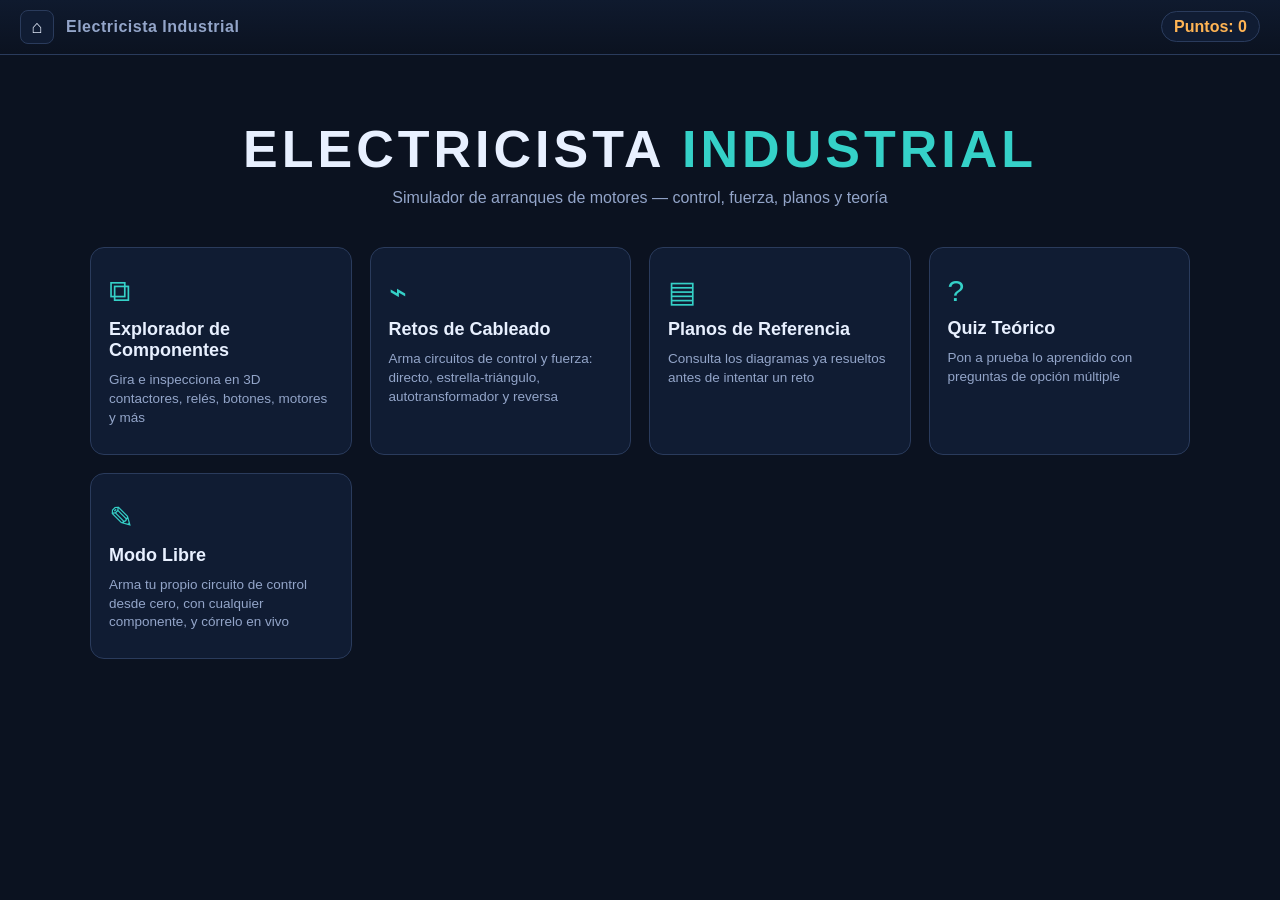
==== electricista-industrial/index.html @ 8174c8c9 "Flash wrong terminals for a second on check, and always allow the guided demo - Incorrect terminals " ====
<!DOCTYPE html>
<html lang="es">
<head>
<meta charset="UTF-8">
<meta name="viewport" content="width=device-width, initial-scale=1.0">
<title>Electricista Industrial — Simulador de Arranques</title>
<link rel="stylesheet" href="style.css">
</head>
<body>

<header id="topbar">
  <div id="topbar-left">
    <button id="btn-home" class="icon-btn" title="Menú principal">⌂</button>
    <span id="crumb">Electricista Industrial</span>
  </div>
  <div id="topbar-right">
    <span id="score-badge">Puntos: 0</span>
  </div>
</header>

<main id="app"></main>

<template id="tpl-menu">
  <section class="screen menu-screen">
    <h1 class="brand">ELECTRICISTA <span>INDUSTRIAL</span></h1>
    <p class="brand-sub">Simulador de arranques de motores — control, fuerza, planos y teoría</p>
    <div class="menu-grid">
      <button class="menu-card" data-nav="explorer">
        <span class="menu-icon">⧉</span>
        <span class="menu-title">Explorador de Componentes</span>
        <span class="menu-desc">Gira e inspecciona en 3D contactores, relés, botones, motores y más</span>
      </button>
      <button class="menu-card" data-nav="challenges">
        <span class="menu-icon">⌁</span>
        <span class="menu-title">Retos de Cableado</span>
        <span class="menu-desc">Arma circuitos de control y fuerza: directo, estrella-triángulo, autotransformador y reversa</span>
      </button>
      <button class="menu-card" data-nav="planos">
        <span class="menu-icon">▤</span>
        <span class="menu-title">Planos de Referencia</span>
        <span class="menu-desc">Consulta los diagramas ya resueltos antes de intentar un reto</span>
      </button>
      <button class="menu-card" data-nav="quiz">
        <span class="menu-icon">?</span>
        <span class="menu-title">Quiz Teórico</span>
        <span class="menu-desc">Pon a prueba lo aprendido con preguntas de opción múltiple</span>
      </button>
      <button class="menu-card" data-nav="free">
        <span class="menu-icon">✎</span>
        <span class="menu-title">Modo Libre</span>
        <span class="menu-desc">Arma tu propio circuito de control desde cero, con cualquier componente, y córrelo en vivo</span>
      </button>
    </div>
  </section>
</template>

<template id="tpl-explorer">
  <section class="screen explorer-screen">
    <h2 class="screen-title">Explorador de Componentes</h2>
    <p class="screen-sub">Arrastra sobre la tarjeta para girar el componente. Haz clic en la lista para cambiar de pieza.</p>
    <div class="explorer-layout">
      <div class="explorer-list" id="explorer-list"></div>
      <div class="explorer-stage">
        <div class="stage3d" id="stage3d">
          <div class="cube" id="cube3d"></div>
        </div>
        <div class="explorer-info" id="explorer-info"></div>
      </div>
    </div>
  </section>
</template>

<template id="tpl-challenges">
  <section class="screen challenges-screen">
    <h2 class="screen-title">Retos de Cableado</h2>
    <p class="screen-sub">Elige un método de arranque y practica su circuito de control o de fuerza.</p>
    <div class="challenge-groups" id="challenge-groups"></div>
  </section>
</template>

<template id="tpl-wiring">
  <section class="screen wiring-screen">
    <div class="wiring-header">
      <h2 class="screen-title" id="wiring-title"></h2>
      <p class="screen-sub" id="wiring-brief"></p>
    </div>
    <div class="wiring-layout">
      <div class="wiring-canvas-wrap">
        <svg id="wiring-svg" class="wiring-svg"></svg>
      </div>
      <div class="wiring-side">
        <div class="wiring-status" id="wiring-status">Conecta las terminales haciendo clic en una y luego en otra.</div>
        <div class="wiring-actions">
          <button id="btn-check" class="btn btn-primary">Verificar cableado</button>
          <button id="btn-undo" class="btn">↺ Deshacer cable</button>
          <button id="btn-hint" class="btn">Pista</button>
          <button id="btn-clear" class="btn btn-danger">Borrar todo</button>
        </div>
        <button id="btn-simulate" class="btn btn-accent">▶ Ver demostración guiada</button>
        <div id="panel3d-section" class="panel3d-section hidden">
          <h3 class="panel3d-title">Panel de Operación 3D <span>— arrastra para rotarlo</span></h3>
          <div class="panel3d-stage" id="panel3d-stage">
            <div class="panel3d-box" id="panel3d-box"></div>
          </div>
        </div>
        <div class="wiring-log" id="wiring-log"></div>
      </div>
    </div>
  </section>
</template>

<template id="tpl-wiring-combined">
  <section class="screen wiring-screen">
    <div class="wiring-header">
      <h2 class="screen-title" id="wiringc-title"></h2>
      <p class="screen-sub" id="wiringc-brief"></p>
    </div>
    <div class="wiring-layout">
      <div class="wiring-dual">
        <div class="wiring-pane">
          <h3 class="pane-title">Circuito de Control</h3>
          <div class="wiring-canvas-wrap">
            <svg id="wiringc-svg-c" class="wiring-svg"></svg>
          </div>
          <div class="pane-status" id="wiringc-status-c">Conecta las terminales de control.</div>
          <div class="pane-actions">
            <button id="btnc-check-c" class="btn btn-primary">Verificar control</button>
            <button id="btnc-undo-c" class="btn">↺ Deshacer</button>
            <button id="btnc-clear-c" class="btn btn-danger">Borrar</button>
          </div>
        </div>
        <div class="wiring-pane">
          <h3 class="pane-title">Circuito de Fuerza</h3>
          <div class="wiring-canvas-wrap">
            <svg id="wiringc-svg-p" class="wiring-svg"></svg>
          </div>
          <div class="pane-status" id="wiringc-status-p">Conecta las terminales de fuerza.</div>
          <div class="pane-actions">
            <button id="btnc-check-p" class="btn btn-primary">Verificar fuerza</button>
            <button id="btnc-undo-p" class="btn">↺ Deshacer</button>
            <button id="btnc-clear-p" class="btn btn-danger">Borrar</button>
          </div>
        </div>
      </div>
      <div class="wiring-side">
        <div class="wiring-status" id="wiringc-status">Cablea control y fuerza — se relacionan por las mismas referencias (K1, F2...).</div>
        <div class="wiring-actions">
          <button id="btnc-hint" class="btn">Pista</button>
        </div>
        <button id="btnc-simulate" class="btn btn-accent">▶ Ver demostración guiada</button>
        <div id="panel3d-section" class="panel3d-section hidden">
          <h3 class="panel3d-title">Panel de Operación 3D <span>— arrastra para rotarlo</span></h3>
          <div class="panel3d-stage" id="panel3d-stage">
            <div class="panel3d-box" id="panel3d-box"></div>
          </div>
        </div>
        <div class="wiring-log" id="wiringc-log"></div>
      </div>
    </div>
  </section>
</template>

<template id="tpl-planos">
  <section class="screen planos-screen">
    <h2 class="screen-title">Planos de Referencia</h2>
    <p class="screen-sub">Diagramas ya resueltos — consúltalos antes o después de intentar un reto.</p>
    <div class="planos-list" id="planos-list"></div>
    <div class="wiring-canvas-wrap">
      <svg id="planos-svg" class="wiring-svg"></svg>
    </div>
  </section>
</template>

<template id="tpl-quiz">
  <section class="screen quiz-screen">
    <h2 class="screen-title">Quiz Teórico</h2>
    <div id="quiz-body"></div>
  </section>
</template>

<template id="tpl-free">
  <section class="screen free-screen">
    <h2 class="screen-title">Modo Libre</h2>
    <p class="screen-sub">Arma tu propio circuito de control: elige una pieza de la paleta, haz clic en el lienzo para colocarla, y conecta terminales como en los retos. El riel L (arriba) y N (abajo) ya están puestos.</p>
    <div class="wiring-layout">
      <div class="wiring-canvas-wrap">
        <svg id="free-svg" class="wiring-svg free-svg"></svg>
      </div>
      <div class="wiring-side">
        <div class="free-palette" id="free-palette"></div>
        <div class="wiring-status" id="free-status">Elige una pieza y haz clic en el lienzo para colocarla.</div>
        <div class="free-inspector" id="free-inspector"></div>
        <div class="wiring-actions">
          <button id="free-undo-wire" class="btn">↺ Deshacer cable</button>
          <button id="free-delete" class="btn btn-danger">✕ Eliminar seleccionado</button>
          <button id="free-clear" class="btn btn-danger">Borrar todo</button>
        </div>
      </div>
    </div>
  </section>
</template>

<script src="engine.js"></script>
<script src="data.js"></script>
<script src="app.js"></script>
</body>
</html>
---- electricista-industrial/style.css ----
* { margin: 0; padding: 0; box-sizing: border-box; }

:root {
  --bg: #0b1220;
  --bg2: #0f1a2e;
  --panel: #101c33;
  --line: #2a3b5c;
  --ink: #e8f0ff;
  --ink-dim: #93a5c9;
  --accent: #35d1c8;
  --accent2: #ffb454;
  --ok: #4ade80;
  --bad: #f87171;
  --warn: #fbbf24;
  font-family: "Segoe UI", Roboto, Arial, sans-serif;
}

html, body { height: 100%; background: var(--bg); color: var(--ink); overflow-x: hidden; }

#topbar {
  position: sticky; top: 0; z-index: 20;
  display: flex; justify-content: space-between; align-items: center;
  padding: 10px 20px; background: linear-gradient(180deg, var(--bg2), var(--bg));
  border-bottom: 1px solid var(--line);
}
#topbar-left { display: flex; align-items: center; gap: 12px; }
.icon-btn {
  width: 34px; height: 34px; border-radius: 8px; border: 1px solid var(--line);
  background: var(--panel); color: var(--ink); font-size: 18px; cursor: pointer;
}
.icon-btn:hover { border-color: var(--accent); color: var(--accent); }
#crumb { font-weight: 600; letter-spacing: 0.5px; color: var(--ink-dim); }
#score-badge {
  font-weight: 700; color: var(--accent2); border: 1px solid var(--line);
  padding: 6px 12px; border-radius: 20px; background: var(--panel);
}

main#app { max-width: 1400px; margin: 0 auto; padding: 24px; }

.screen-title { font-size: 26px; margin-bottom: 6px; }
.screen-sub { color: var(--ink-dim); margin-bottom: 20px; }

/* ---------------- menu ---------------- */

.menu-screen { text-align: center; padding-top: 40px; }
.brand { font-size: clamp(30px, 5vw, 52px); letter-spacing: 4px; }
.brand span { color: var(--accent); }
.brand-sub { color: var(--ink-dim); margin: 10px 0 40px; }

.menu-grid {
  display: grid; grid-template-columns: repeat(auto-fit, minmax(240px, 1fr));
  gap: 18px; max-width: 1100px; margin: 0 auto;
}
.menu-card {
  background: var(--panel); border: 1px solid var(--line); border-radius: 14px;
  padding: 26px 18px; color: var(--ink); cursor: pointer; text-align: left;
  display: flex; flex-direction: column; gap: 10px; transition: transform 0.15s, border-color 0.15s;
}
.menu-card:hover { transform: translateY(-4px); border-color: var(--accent); }
.menu-icon { font-size: 30px; color: var(--accent); }
.menu-title { font-size: 18px; font-weight: 700; }
.menu-desc { color: var(--ink-dim); font-size: 13.5px; line-height: 1.4; }

/* ---------------- explorer 3D ---------------- */

.explorer-layout { display: grid; grid-template-columns: 240px 1fr; gap: 20px; }
.explorer-list { display: flex; flex-direction: column; gap: 6px; max-height: 640px; overflow-y: auto; }
.explorer-item {
  text-align: left; background: var(--panel); border: 1px solid var(--line); color: var(--ink-dim);
  padding: 10px 12px; border-radius: 8px; cursor: pointer; font-size: 13.5px;
}
.explorer-item:hover { color: var(--ink); border-color: var(--accent); }
.explorer-item.active { color: var(--bg); background: var(--accent); border-color: var(--accent); font-weight: 700; }

.explorer-stage { display: flex; flex-direction: column; gap: 18px; align-items: center; }
.stage3d {
  width: 100%; max-width: 480px; height: 320px; perspective: 900px;
  display: flex; align-items: center; justify-content: center; cursor: grab;
  touch-action: none;
}
.stage3d:active { cursor: grabbing; }
.cube {
  width: 180px; height: 130px; position: relative; transform-style: preserve-3d;
  transition: transform 0.05s linear;
}
.face {
  position: absolute; width: 180px; height: 130px; border: 1px solid rgba(53,209,200,0.5);
  background: linear-gradient(160deg, #24314f, #16223a);
  display: flex; align-items: center; justify-content: center; border-radius: 6px;
  box-shadow: inset 0 0 30px rgba(0,0,0,0.4);
}
.face.front { transform: translateZ(65px); }
.face.back { transform: rotateY(180deg) translateZ(65px); }
.face.right { transform: rotateY(90deg) translateZ(90px); width: 180px; }
.face.left { transform: rotateY(-90deg) translateZ(90px); width: 180px; }
.face.top { transform: rotateX(90deg) translateZ(65px); height: 180px; }
.face.bottom { transform: rotateX(-90deg) translateZ(65px); height: 180px; }

.f-body { width: 100%; height: 100%; position: relative; display: flex; flex-direction: column; align-items: center; justify-content: center; gap: 6px; color: var(--ink); }
.f-side { width: 90%; height: 90%; background: repeating-linear-gradient(90deg, rgba(255,255,255,0.04) 0 8px, transparent 8px 16px); border-radius: 4px; }
.f-back { text-align: center; }
.f-back-tag { font-family: monospace; color: var(--accent); font-size: 15px; }
.f-back-name { font-size: 11px; color: var(--ink-dim); margin-top: 4px; }

.f-relay { background: linear-gradient(160deg,#3a4a6b,#222f4a); width: 90%; height: 88%; border-radius: 6px; }
.f-coilblock { display: flex; justify-content: space-between; width: 60%; font-size: 10px; color: var(--accent2); font-family: monospace; }
.f-poles { display: flex; gap: 8px; }
.f-pole { width: 12px; height: 34px; background: #b8c3d9; border-radius: 2px; box-shadow: 0 0 4px rgba(255,255,255,0.4); }
.f-termico .f-dial { width: 30px; height: 30px; border-radius: 50%; border: 3px solid var(--accent2); }
.f-termrow { font-family: monospace; font-size: 9px; color: var(--ink-dim); }

.f-button { background: #1c2740; width: 85%; height: 85%; border-radius: 10px; }
.f-btnhead { width: 46px; height: 46px; border-radius: 50%; box-shadow: 0 4px 10px rgba(0,0,0,0.5); }
.f-btn-green { background: radial-gradient(circle at 35% 30%, #7dffb0, #12b25a); }
.f-btn-red { background: radial-gradient(circle at 35% 30%, #ff9d9d, #c22b2b); }
.f-btnlabel { font-family: monospace; color: var(--ink-dim); margin-top: 4px; }

.f-selector { background: #1c2740; width: 85%; height: 85%; border-radius: 10px; }
.f-knob { width: 40px; height: 40px; background: #cfd8ea; border-radius: 6px; position: relative; }
.f-knob::after { content: ""; position: absolute; top: 4px; left: 18px; width: 4px; height: 16px; background: #333; }
.f-knob-selector { border-radius: 50%; }

.f-vfd { background: #1c2740; width: 85%; height: 85%; border-radius: 10px; display: flex; flex-direction: column; align-items: center; justify-content: center; gap: 8px; }
.f-vfd-screen { background: #06140f; color: #43ff8f; font-family: monospace; font-size: 13px; font-weight: 700; padding: 4px 10px; border-radius: 3px; border: 1px solid #0d1526; }
.f-vfd-bars { display: flex; align-items: flex-end; gap: 3px; height: 20px; }
.f-vfd-bars span { width: 6px; background: #43ff8f; display: block; }
.f-vfd-bars span:nth-child(1) { height: 6px; }
.f-vfd-bars span:nth-child(2) { height: 10px; }
.f-vfd-bars span:nth-child(3) { height: 14px; }
.f-vfd-bars span:nth-child(4) { height: 18px; }
.f-vfd-bars span:nth-child(5) { height: 20px; }
.f-chopper-icon { color: #ffd54f; font-family: monospace; font-weight: 700; font-size: 14px; }
.f-ss-ramp { width: 44px; height: 20px; background: linear-gradient(115deg, transparent 48%, #43ff8f 50%, transparent 52%), #06140f; border-radius: 3px; border: 1px solid #0d1526; }

.f-seta { background: #1c2740; width: 85%; height: 85%; border-radius: 10px; display: flex; align-items: center; justify-content: center; }
.f-seta-ring { width: 60px; height: 60px; border-radius: 50%; background: #ffd54f; display: flex; align-items: center; justify-content: center; }
.f-seta-mushroom { width: 42px; height: 42px; border-radius: 50%; background: radial-gradient(circle at 32% 28%, #ff8a80, #c22b2b 55%, #6b0f0a); }

.f-mcb { background: #1c2233; }
.f-clema { background: #1c2740; width: 85%; height: 85%; border-radius: 10px; display: flex; gap: 6px; align-items: center; justify-content: center; }
.f-clema-block { width: 16px; height: 46px; border-radius: 2px; background: linear-gradient(180deg, #e6c26a, #8a6c1f); }

.f-sensor { background: #1c2740; width: 85%; height: 85%; border-radius: 10px; display: flex; flex-direction: column; align-items: center; justify-content: center; gap: 8px; }
.f-sensor-body { width: 30px; height: 42px; border-radius: 4px; background: linear-gradient(180deg, #aebbdf, #5f6c8f); }
.f-sensor-led { width: 10px; height: 10px; border-radius: 50%; background: #ffb454; box-shadow: 0 0 8px #ffb454; }
.f-sensor-beam { width: 46px; height: 2px; background: #43ff8f; box-shadow: 0 0 6px #43ff8f; }

.f-actuador { background: #1c2740; width: 85%; height: 85%; border-radius: 10px; display: flex; align-items: center; justify-content: center; }
.f-act-piston { width: 16px; height: 56px; border-radius: 3px; background: linear-gradient(180deg, #c7d0e6, #7f93b8); }

.f-cap { width: 12px; height: 22px; border-radius: 3px; background: #2a3350; border: 1px solid #0d1526; position: absolute; margin-top: -70px; margin-left: 40px; }

.f-lamp { background: #1c2740; width: 85%; height: 85%; border-radius: 10px; }
.f-bulb { width: 50px; height: 50px; border-radius: 50%; background: radial-gradient(circle at 35% 30%, #fff2b0, #f2a900); box-shadow: 0 0 24px rgba(255,200,50,0.7); }

.f-timer { background: #1c2740; width: 85%; height: 85%; border-radius: 10px; }
.f-clockface { width: 46px; height: 46px; border-radius: 50%; border: 3px solid var(--accent); position: relative; }
.f-hand { position: absolute; top: 50%; left: 50%; width: 2px; height: 18px; background: var(--accent); transform-origin: top; transform: rotate(35deg); }

.f-breaker { background: #232323; width: 80%; height: 85%; border-radius: 4px; }
.f-lever { width: 20px; height: 46px; background: linear-gradient(180deg,#ff5a5a,#a30d0d); border-radius: 4px; }

.f-transformer { background: #1c2740; width: 85%; height: 85%; border-radius: 8px; display: flex; gap: 6px; align-items: center; justify-content: center; }
.f-coilA, .f-coilB { width: 26px; height: 60px; border-radius: 13px; border: 4px solid var(--accent2); }

.f-autotrans { background: #1c2740; width: 85%; height: 85%; border-radius: 8px; display: flex; gap: 10px; align-items: center; justify-content: center; }
.f-wind { width: 16px; height: 70px; border-radius: 8px; background: repeating-linear-gradient(0deg, var(--accent) 0 4px, transparent 4px 8px); }

.f-motor { background: #1c2740; width: 88%; height: 88%; border-radius: 10px; }
.f-motorbody { width: 70px; height: 70px; border-radius: 50%; background: radial-gradient(circle at 35% 30%, #8fa6d6, #3b4f7a); display: flex; flex-direction: column; align-items: center; justify-content: center; font-weight: 800; }
.f-tilde { font-size: 10px; font-weight: 400; }
.f-tbox { font-family: monospace; font-size: 9px; color: var(--ink-dim); margin-top: 4px; text-align: center; }

.f-fuse { background: #1c2740; width: 85%; height: 85%; border-radius: 10px; }
.f-fusetube { width: 22px; height: 66px; border-radius: 11px; background: linear-gradient(180deg, #e6c26a, #8a6c1f); box-shadow: 0 0 10px rgba(230,190,100,0.4); }

.f-limitswitch { background: #1c2740; width: 85%; height: 85%; border-radius: 10px; }
.f-ls-body { width: 46px; height: 46px; border-radius: 8px; background: linear-gradient(160deg,#8fa3d0,#324467); position: relative; }
.f-ls-lever { position: absolute; top: 6px; left: 22px; width: 26px; height: 4px; background: #cfe3ff; border-radius: 2px; transform: rotate(-35deg); transform-origin: left center; }
.f-ls-roller { position: absolute; top: -2px; left: 40px; width: 12px; height: 12px; border-radius: 50%; background: radial-gradient(circle at 35% 30%, #fff, #8a93a8); }

.f-bocina { background: #1c2740; width: 85%; height: 85%; border-radius: 10px; position: relative; display: flex; align-items: center; justify-content: center; }
.f-horn-bell { width: 0; height: 0; border-top: 16px solid transparent; border-bottom: 16px solid transparent; border-left: 30px solid #6b7690; }
.f-horn-wave { position: absolute; right: 18px; width: 16px; height: 16px; border: 2px solid #ffb454; border-radius: 50%; border-left-color: transparent; border-bottom-color: transparent; opacity: 0.8; }
.f-horn-wave2 { right: 8px; width: 26px; height: 26px; opacity: 0.5; }
.f-poles-small { transform: scale(0.75); }

.explorer-info { max-width: 480px; text-align: center; }
.explorer-info h3 { margin-bottom: 4px; }
.explorer-tag { font-family: monospace; color: var(--accent); margin-bottom: 10px; }
.explorer-info p { color: var(--ink-dim); font-size: 13.5px; line-height: 1.5; }

/* ---------------- challenges ---------------- */

.challenge-group { margin-bottom: 26px; }
.challenge-group h3 { color: var(--accent2); margin-bottom: 10px; }
.level-h {
  display: inline-block; padding: 4px 12px; border-radius: 8px; font-size: 15px;
  border: 1px solid var(--line);
}
.level-h.level-1 { color: #43ff8f; border-color: #1e5c3a; background: rgba(67,255,143,0.08); }
.level-h.level-2 { color: #ffd54f; border-color: #6a5417; background: rgba(255,213,79,0.08); }
.level-h.level-3 { color: #ff6b6b; border-color: #6a2020; background: rgba(255,107,107,0.08); }
.challenge-row { display: flex; flex-wrap: wrap; gap: 12px; }
.challenge-card {
  background: var(--panel); border: 1px solid var(--line); border-radius: 10px; padding: 16px;
  min-width: 220px; text-align: left; color: var(--ink); cursor: pointer;
  display: flex; flex-direction: column; gap: 6px;
}
.challenge-card:hover { border-color: var(--accent); }
.challenge-kind {
  align-self: flex-start; font-size: 11px; font-weight: 700; letter-spacing: 0.5px;
  padding: 2px 8px; border-radius: 10px; background: rgba(53,209,200,0.15); color: var(--accent);
}
.challenge-topic { font-size: 11px; color: var(--ink-dim); text-transform: uppercase; letter-spacing: 0.4px; }
.challenge-name { font-size: 14.5px; font-weight: 600; }

/* ---------------- wiring screen ---------------- */

.wiring-layout { display: grid; grid-template-columns: 1fr 360px; gap: 18px; align-items: start; }
.wiring-canvas-wrap {
  background: #060c18; border: 1px solid var(--line); border-radius: 12px; overflow: hidden;
}
.wiring-svg { width: 100%; height: 620px; display: block; }

.wiring-side { display: flex; flex-direction: column; gap: 12px; position: sticky; top: 76px; }

.wiring-dual { display: flex; flex-direction: column; gap: 18px; }
.wiring-pane { display: flex; flex-direction: column; gap: 8px; }
.pane-title { font-size: 14px; color: var(--accent2); }
.pane-status {
  background: var(--panel); border: 1px solid var(--line); border-radius: 8px; padding: 8px 12px;
  font-size: 12.5px; min-height: 36px;
}
.pane-actions { display: flex; gap: 8px; }
.pane-actions .btn { padding: 8px 10px; font-size: 12.5px; }
.wiring-dual .wiring-svg { height: 460px; }
.wiring-status {
  background: var(--panel); border: 1px solid var(--line); border-radius: 8px; padding: 10px 12px;
  font-size: 13.5px; min-height: 44px;
}
.status-ok { border-color: var(--ok); color: var(--ok); }
.status-bad { border-color: var(--bad); color: var(--bad); }
.status-warn { border-color: var(--warn); color: var(--warn); }

.wiring-actions { display: flex; gap: 8px; flex-wrap: wrap; }
.btn {
  flex: 1; padding: 10px 12px; border-radius: 8px; border: 1px solid var(--line);
  background: var(--panel); color: var(--ink); cursor: pointer; font-size: 13.5px; font-weight: 600;
}
.btn:hover { border-color: var(--accent); }
.btn-primary { background: var(--accent); color: #04211e; border-color: var(--accent); }
.btn-danger { color: var(--bad); }
.btn-accent { background: var(--accent2); color: #402b00; border-color: var(--accent2); font-size: 15px; padding: 12px; }
.btn:disabled { opacity: 0.4; cursor: not-allowed; }

.wiring-log {
  background: #060c18; border: 1px solid var(--line); border-radius: 8px; padding: 10px;
  font-size: 12.5px; color: var(--ink-dim); max-height: 260px; overflow-y: auto; min-height: 80px;
}
.log-line { padding: 4px 0; border-bottom: 1px dashed var(--line); }
.log-line:last-child { border-bottom: none; color: var(--ink); }

/* ---------------- SVG symbols (estilo 3D / hardware realista) ---------------- */

.rail-label { fill: #dbe7ff; font-size: 15px; font-weight: 700; font-family: monospace; }
.cable-core { stroke: #7a5a20; stroke-width: 3.4; }
.sym-tap { stroke: #dfe6f5; stroke-width: 2.4; }

.sym-label-bold { fill: #eaf1ff; font-size: 15px; font-weight: 800; font-family: monospace; }
.sym-label-small { fill: #93a5c9; font-size: 10.5px; font-family: monospace; }
.sym-ref { fill: #ffd27a; font-size: 10.5px; font-family: monospace; }
.sym-motor { fill: #1a2338; font-size: 20px; font-weight: 800; }
.comp-label { fill: #ffb454; font-size: 12.5px; font-weight: 700; font-family: monospace; }

/* tornillos metalicos: todo punto de conexion real */
.screw-head { fill: url(#gScrew); stroke: #40485c; stroke-width: 0.8; }
.screw-slot { stroke: #4a5266; stroke-width: 1.2; }

/* contactor / relay / bobina */
.relay-shell { fill: url(#gShell); stroke: #0d1526; stroke-width: 1; transition: filter 0.2s; filter: url(#fDrop); }
.relay-top { fill: #aebbdf; opacity: 0.95; }
.relay-side { fill: #141d33; opacity: 0.95; }
.relay-toplight { fill: url(#gShellTop); opacity: 0.85; }
.relay-rib { stroke: #0d1526; stroke-width: 1; opacity: 0.5; }
.nameplate { fill: url(#gPlate); stroke: #000; stroke-width: 0.6; transition: fill 0.2s; }
.nameplate-label { fill: #baffef; font-size: 13px; font-weight: 800; font-family: monospace; text-anchor: middle; }
.nameplate-sub { fill: #7f93b8; font-size: 7.5px; font-family: monospace; text-anchor: middle; }
.led-indicator { fill: #241414; stroke: #000; stroke-width: 0.6; transition: fill 0.15s; }
.component.energized .relay-shell { filter: drop-shadow(0 0 11px #35e07a) drop-shadow(0 0 4px #35e07a); animation: energizedBreathe 1.4s ease-in-out infinite; }
.component.energized .nameplate-label { fill: #baffef; }
.component.energized .nameplate { fill: #164a2e; }
.component.energized .led-indicator { fill: #43ff8f; filter: drop-shadow(0 0 4px #43ff8f); }
@keyframes energizedBreathe {
  0%, 100% { filter: drop-shadow(0 0 11px #35e07a) drop-shadow(0 0 4px #35e07a); }
  50% { filter: drop-shadow(0 0 18px #35e07a) drop-shadow(0 0 7px #43ff8f); }
}

/* bloque de contactos: carcasa + cuchilla movil */
.contact-housing { fill: #1c2740; stroke: #060a14; stroke-width: 1; opacity: 0.9; }
.blade-fixed { stroke: #98a7c4; stroke-width: 2.4; }
.blade { stroke: #666f85; stroke-width: 3; opacity: 0.35; transition: opacity 0.15s, stroke 0.15s, filter 0.15s; stroke-linecap: round; }
.component.closed .blade { opacity: 1; stroke: #43ff8f; filter: drop-shadow(0 0 5px #43ff8f); }
.nc-mark { stroke: #7f93b8; stroke-width: 1.6; }

/* botonera: aro cromado + capuchon de color */
.mount-base { fill: #0a1120; opacity: 0.65; }
.bezel-ring { fill: url(#gBezel); stroke: #4a5266; stroke-width: 0.8; filter: url(#fDrop); }
.btn-dome { stroke-width: 0.8; transition: filter 0.15s; }
.dome-green { fill: url(#gDomeGreenOff); stroke: #0a4a26; }
.dome-red { fill: url(#gDomeRedOff); stroke: #4a0a08; }
.component.closed .dome-green { fill: url(#gDomeGreenOn); filter: drop-shadow(0 0 6px #35e07a); }
.component.closed .dome-red { fill: url(#gDomeRedOn); filter: drop-shadow(0 0 6px #ff4d4d); }

/* piloto: globo de vidrio con brillo */
.lamp-glass { fill: url(#gLampOff); stroke: #333d54; stroke-width: 1; transition: fill 0.2s, filter 0.2s; }
.lamp-caption { fill: #dbe7ff; font-size: 8px; font-weight: 700; text-anchor: middle; }
.component.energized .lamp-glass.lamp-green { fill: url(#gLampGreenOn); filter: drop-shadow(0 0 10px #43ff8f); animation: energizedBreathe 1.4s ease-in-out infinite; }
.component.energized .lamp-glass.lamp-red { fill: url(#gLampRedOn); filter: drop-shadow(0 0 10px #ff4d4d); animation: lampRedBreathe 1.4s ease-in-out infinite; }
@keyframes lampRedBreathe {
  0%, 100% { filter: drop-shadow(0 0 10px #ff4d4d); }
  50% { filter: drop-shadow(0 0 16px #ff8a8a); }
}

/* riel DIN + clemas (bloques de terminales amarillos) */
.din-rail { fill: url(#gDinRail); stroke: #55617a; stroke-width: 1; }
.clema-block { fill: url(#gClema); stroke: #6b4f10; stroke-width: 1; }

/* motor trifasico */
.motor-shell { fill: url(#gMotorBody); stroke: #1a2338; stroke-width: 1.4; transition: stroke 0.2s, stroke-width 0.2s; }
.motor-face { fill: #e7ecf7; stroke: #7f93b8; stroke-width: 1; opacity: 0.9; }
.motor-bolt { fill: #333d54; }
.terminal-box { fill: url(#gClema); stroke: #6b4f10; stroke-width: 1.2; }
.component.running .motor-shell { stroke: #43ff8f; stroke-width: 3; filter: drop-shadow(0 0 8px #35e07a); }

/* autotransformador: nucleo bobinado */
.wind-core { fill: url(#gShell); stroke: #0d1526; stroke-width: 1; }
.wind-band { fill: url(#gWind); opacity: 0.85; }

/* variador de frecuencia / chopper: caja de electronica de potencia */
.vfd-body { fill: url(#gShell); stroke: #0d1526; stroke-width: 1; filter: url(#fDrop); }
.vfd-top { fill: #aebbdf; opacity: 0.95; }
.vfd-side { fill: #141d33; opacity: 0.95; }
.vfd-screen { fill: #06140f; stroke: #0d1526; stroke-width: 1; }
.vfd-readout { fill: #43ff8f; font-size: 11px; font-family: monospace; font-weight: 700; text-anchor: middle; }
.vfd-bar { fill: #43ff8f; opacity: 0.85; transform-box: fill-box; transform-origin: bottom; }
.ss-ramp { stroke: #43ff8f; stroke-width: 2; fill: none; stroke-linecap: round; }
.chopper-pwm { fill: #ffd54f; opacity: 0.9; }

/* variador / chopper: animacion clara de "activo" cuando manda corriente al motor,
   ya que la caja por si sola no tiene una parte movil visible como un motor */
.component.running .vfd-body { filter: url(#fDrop) drop-shadow(0 0 9px #35e07a); }
.component.running .vfd-bar { animation: vfdBar 0.55s ease-in-out infinite alternate; }
@keyframes vfdBar { from { transform: scaleY(0.55); opacity: 0.55; } to { transform: scaleY(1.2); opacity: 1; } }
.component.running .vfd-readout { animation: vfdReadoutPulse 1s ease-in-out infinite; }
@keyframes vfdReadoutPulse { 0%, 100% { opacity: 1; } 50% { opacity: 0.5; } }

/* selector de dos posiciones enclavado */
.sel-body { fill: url(#gBezel); stroke: #4a5266; stroke-width: 0.8; filter: url(#fDrop); }
.sel-pointer { stroke: #1a2338; stroke-width: 3; stroke-linecap: round; transform-box: fill-box; transform-origin: center; transition: transform 0.15s; }
.component.closed .sel-pointer { transform: rotate(90deg); stroke: #0a4a26; }
.sel-hub { fill: #333d54; }
.sel-hit { fill: transparent; stroke: none; pointer-events: all; }

/* terminales interactivos: anillo de estado sobre el tornillo real */
.terminal { fill: transparent; stroke: transparent; stroke-width: 3; cursor: pointer; transition: stroke 0.15s; }
.terminal:hover { stroke: var(--accent); }
.terminal-pending { stroke: var(--accent2); stroke-width: 3.4; }
.terminal-ok { stroke: var(--ok); }
.terminal-bad { stroke: var(--bad); }
.terminal-flash { animation: terminalFlash 1s ease-out; }
@keyframes terminalFlash {
  0%, 35% { stroke: #ff4d4d; stroke-width: 8; filter: drop-shadow(0 0 7px #ff4d4d); }
  100% { stroke: var(--bad); stroke-width: 3; filter: none; }
}
.term-label { fill: #6f83ab; font-size: 8.5px; font-family: monospace; pointer-events: none; }

/* cables: tubo con sombra + nucleo + brillo + ferrulas en cada extremo, como un cable real.
   cada cable se colorea segun el nodo electrico al que pertenece (wire-c0..9)
   para poder distinguir su trayectoria aunque cruce otros cables. */
.cable-shadow { stroke: #000; stroke-width: 6.5; opacity: 0.4; }
.cable-tube { stroke: #e0a83e; stroke-width: 5; stroke-linecap: round; transition: stroke 0.15s; }
.cable-hi { stroke: rgba(255,255,255,0.55); stroke-width: 1.3; opacity: 0.8; stroke-linecap: round; }
.cable-hit { stroke: transparent; stroke-width: 18; cursor: pointer; fill: none; }
.cable-ferrule { fill: url(#gScrew); stroke: #40485c; stroke-width: 0.7; }

.wire-c0 .cable-tube { stroke: #e0a83e; }
.wire-c1 .cable-tube { stroke: #4dd0e1; }
.wire-c2 .cable-tube { stroke: #b39ddb; }
.wire-c3 .cable-tube { stroke: #90caf9; }
.wire-c4 .cable-tube { stroke: #f48fb1; }
.wire-c5 .cable-tube { stroke: #ffd54f; }
.wire-c6 .cable-tube { stroke: #80cbc4; }
.wire-c7 .cable-tube { stroke: #ce93d8; }
.wire-c8 .cable-tube { stroke: #ffab91; }
.wire-c9 .cable-tube { stroke: #b0bec5; }

.wire-group:hover .cable-tube { stroke: #ff6b6b !important; }
.wire-group:hover .cable-hi { opacity: 0; }
.wire-group:hover .cable-ferrule { fill: #ff9d9d; }
.wire-static .cable-hit { cursor: default; }
.wire-group.wire-selected .cable-tube { stroke: #ffe36b !important; filter: drop-shadow(0 0 4px #ffe36b); }

/* destello: un pulso breve y notorio en cualquier pieza que cambie de estado */
.component.state-flash { animation: stateFlash 0.55s ease-out; }
@keyframes stateFlash {
  0% { filter: drop-shadow(0 0 2px #fff) brightness(1); }
  25% { filter: drop-shadow(0 0 22px #fff) brightness(1.9); }
  100% { filter: drop-shadow(0 0 2px #fff) brightness(1); }
}

@keyframes dash { to { stroke-dashoffset: -20; } }

/* motor: aspas girando de verdad, en lugar del texto M/3~ cuando esta en marcha */
.motor-fan-wrap { opacity: 0; transition: opacity 0.2s; }
.component.running .motor-fan-wrap { opacity: 1; }
.component.running .sym-motor, .component.running .sym-label-small { opacity: 0; transition: opacity 0.2s; }
.motor-blade { fill: #cfd8ea; opacity: 0.9; }
.motor-hub { fill: #8fa6cf; }
.component.running .motor-fan { animation: spinFan 0.55s linear infinite; }
.component.running.speed-low .motor-fan { animation-duration: 1.1s; }
.component.running.speed-high .motor-fan { animation-duration: 0.32s; }
@keyframes spinFan { to { transform: rotate(360deg); } }

/* interruptor de limite: palanca con rodillo */
.ls-lever { stroke: #cfe3ff; stroke-width: 2.4; stroke-linecap: round; }
.ls-roller { fill: url(#gScrew); stroke: #40485c; stroke-width: 0.8; }

/* bocina / alarma */
.horn-body { fill: url(#gShell); stroke: #0d1526; stroke-width: 1; }
.horn-bell { fill: #333d54; stroke: #0d1526; stroke-width: 0.8; }
.component.energized .horn-body { filter: drop-shadow(0 0 8px #ff8a3d); }
.horn-wave { stroke: #ffb454; stroke-width: 1.6; fill: none; opacity: 0; }
.component.energized .horn-wave { opacity: 1; animation: hornPulse 0.5s ease-out infinite; }
@keyframes hornPulse { 0% { opacity: 0.9; transform: scale(0.7); } 100% { opacity: 0; transform: scale(1.3); } }

/* guardamotor / breaker interactivo */
.brk-body { fill: url(#gShell); stroke: #0d1526; stroke-width: 1; filter: url(#fDrop); }
.brk-top { fill: #aebbdf; opacity: 0.95; }
.brk-side { fill: #141d33; opacity: 0.95; }
.brk-lever { fill: #c23b3b; stroke: #4a0a08; stroke-width: 0.8; transition: transform 0.15s; transform-box: fill-box; transform-origin: center; }
.component.closed .brk-lever { fill: #2fae57; transform: translateY(-4px); }

/* paro de emergencia (SETA) */
.seta-ring { fill: #ffd54f; stroke: #8a6d10; stroke-width: 1; }
.seta-mushroom { fill: #c22b2b; stroke: #4a0a08; stroke-width: 1; transition: transform 0.08s ease-out, filter 0.08s ease-out; transform-box: fill-box; transform-origin: center; }
.component.pressed .seta-mushroom { transform: scale(0.88); filter: brightness(0.7); }

/* disyuntor / MCB de riel DIN */
.mcb-body { fill: #1c2233; stroke: #0d1526; stroke-width: 1; filter: url(#fDrop); }
.mcb-top { fill: #8b96b8; opacity: 0.95; }
.mcb-side { fill: #10152a; opacity: 0.95; }
.mcb-lever { fill: #c23b3b; stroke: #4a0a08; stroke-width: 0.8; transition: transform 0.15s; transform-box: fill-box; transform-origin: center; }
.component.closed .mcb-lever { fill: #2fae57; transform: translateY(-3px); }

/* clema / bloque de conexiones */
.clema-body { fill: url(#gClema); stroke: #6b4f10; stroke-width: 1; }
.clema-strip { stroke: #b8873a; stroke-width: 3; }

/* sensores (inductivo / fotoelectrico) */
.sensor-body { fill: #8b96b8; stroke: #40485c; stroke-width: 0.8; }
.sensor-led { fill: #4a3a10; stroke: #241d08; stroke-width: 0.5; transition: fill 0.15s; }
.component.closed .sensor-led { fill: #ffb454; filter: drop-shadow(0 0 4px #ffb454); }
.sensor-field { stroke: #ffb454; stroke-width: 1.2; opacity: 0; }
.sensor-beam { stroke: #43ff8f; stroke-width: 1.2; opacity: 0.35; fill: none; }
.component.closed .sensor-field { opacity: 0.9; animation: hornPulse 0.6s ease-out infinite; }
.component:not(.closed) .sensor-beam { opacity: 0.9; }
.component.closed .sensor-beam { opacity: 0; }

/* actuador / electrovalvula solenoide */
.act-body { fill: url(#gShell); stroke: #0d1526; stroke-width: 1; }
.act-top { fill: #aebbdf; opacity: 0.95; }
.act-side { fill: #141d33; opacity: 0.95; }
.act-piston { fill: #c7d0e6; stroke: #4a5266; stroke-width: 0.8; transition: transform 0.18s ease-out; }
.act-led { fill: #241414; stroke: #000; stroke-width: 0.6; transition: fill 0.15s; }
.component.energized .act-piston { transform: translateY(9px); }
.component.energized .act-led { fill: #43ff8f; filter: drop-shadow(0 0 4px #43ff8f); }

/* capacitor de arranque (motor monofasico) */
.cap-body { fill: #2a3350; stroke: #0d1526; stroke-width: 1; }
.cap-lead { stroke: #7a5a20; stroke-width: 2; }

/* seleccion de componente (modo libre) */
.component.selected { filter: drop-shadow(0 0 6px #ffe36b); }

/* corriente fluyendo en tiempo real por un cable energizado */
.wire-group.live .cable-tube { stroke: #43ff8f !important; stroke-dasharray: 9 7; animation: flow 0.5s linear infinite; filter: drop-shadow(0 0 4px #35e07a); }
.wire-group.live .cable-hi { opacity: 0; }
@keyframes flow { to { stroke-dashoffset: -16; } }

/* boton fisicamente presionado */
.component.pressed .btn-dome { transform: translateY(2.5px) scale(0.9); filter: brightness(0.75); }
.component.pressed .bezel-ring { filter: brightness(0.85); }
.btn-dome { transition: transform 0.08s ease-out, filter 0.08s ease-out; transform-box: fill-box; transform-origin: center; }
.pressable-hit { cursor: pointer; }
.pressable-hit:hover { filter: brightness(1.15); }

/* ---------------- planos ---------------- */

.planos-list { display: flex; flex-wrap: wrap; gap: 8px; margin-bottom: 16px; }
.planos-item {
  background: var(--panel); border: 1px solid var(--line); color: var(--ink-dim);
  padding: 8px 12px; border-radius: 8px; cursor: pointer; font-size: 13px;
}
.planos-item:hover { color: var(--ink); }
.planos-item.active { background: var(--accent); color: #04211e; border-color: var(--accent); font-weight: 700; }
#planos-svg { height: 640px; }

/* ---------------- quiz ---------------- */

.quiz-screen { max-width: 720px; margin: 0 auto; }
.quiz-progress { color: var(--ink-dim); font-size: 13px; margin-bottom: 8px; }
.quiz-question { font-size: 18px; font-weight: 600; margin-bottom: 18px; line-height: 1.4; }
.quiz-options { display: flex; flex-direction: column; gap: 10px; }
.quiz-option {
  text-align: left; padding: 12px 14px; border-radius: 8px; border: 1px solid var(--line);
  background: var(--panel); color: var(--ink); cursor: pointer; font-size: 14px;
}
.quiz-option:hover:not(:disabled) { border-color: var(--accent); }
.opt-correct { border-color: var(--ok); color: var(--ok); background: rgba(74,222,128,0.1); }
.opt-wrong { border-color: var(--bad); color: var(--bad); background: rgba(248,113,113,0.1); }
.opt-disabled { opacity: 0.5; }
.quiz-result { text-align: center; padding: 40px 0; }
.quiz-result h3 { font-size: 26px; margin-bottom: 12px; color: var(--accent); }
.quiz-result p { color: var(--ink-dim); margin-bottom: 20px; }

/* ---------------- panel de operacion 3D ---------------- */

.panel3d-section { }
.panel3d-section.hidden { display: none; }
.panel3d-title { font-size: 13.5px; margin-bottom: 8px; }
.panel3d-title span { color: var(--ink-dim); font-weight: 400; font-size: 11.5px; }

.panel3d-stage {
  width: 100%; height: 190px; perspective: 1100px;
  display: flex; align-items: center; justify-content: center;
  cursor: grab; touch-action: none; overflow: visible;
  background: radial-gradient(ellipse at center, rgba(53,209,200,0.06), transparent 70%);
  border: 1px solid var(--line); border-radius: 14px;
}
.panel3d-stage:active { cursor: grabbing; }

.panel3d-box {
  position: relative; width: 420px; height: 190px; max-width: 90vw;
  transform-style: preserve-3d;
  background: linear-gradient(160deg, #33425f, #131d31);
  border: 2px solid #060a14;
  border-radius: 10px;
  box-shadow: 0 20px 50px rgba(0,0,0,0.6), inset 0 2px 8px rgba(255,255,255,0.08);
  transition: transform 0.05s linear, width 0.15s, height 0.15s;
}

.p3d-item {
  position: absolute; transform-style: preserve-3d;
  display: flex; flex-direction: column; align-items: center; gap: 6px;
}

.p3d-bezel {
  width: 54px; height: 54px; border-radius: 50%;
  background: radial-gradient(circle at 32% 28%, #fdfdfd, #9aa4b8 55%, #565f70);
  box-shadow: 0 6px 10px rgba(0,0,0,0.55);
  transform: translateZ(6px);
  display: flex; align-items: center; justify-content: center;
}

.p3d-dome {
  width: 38px; height: 38px; border-radius: 50%;
  transform: translateZ(20px);
  transition: transform 0.09s ease-out, box-shadow 0.09s ease-out;
  cursor: pointer;
  box-shadow: 0 8px 14px rgba(0,0,0,0.5);
}
.p3d-dome-green { background: radial-gradient(circle at 32% 25%, #c8ffe0, #1c9a56 55%, #0a4a26); }
.p3d-dome-red { background: radial-gradient(circle at 32% 25%, #ffd4d0, #c22b2b 55%, #6b0f0a); }
.p3d-item.pressed .p3d-dome { transform: translateZ(6px); box-shadow: 0 2px 4px rgba(0,0,0,0.5); filter: brightness(0.8); }

.p3d-switch {
  width: 30px; height: 16px; border-radius: 8px; background: #2a3350;
  border: 1px solid #060a14; transform: translateZ(16px); cursor: pointer;
  position: relative; transition: background 0.15s;
}
.p3d-switch-nub {
  position: absolute; top: 1px; left: 1px; width: 14px; height: 14px; border-radius: 50%;
  background: radial-gradient(circle at 32% 28%, #fdfdfd, #9aa4b8 55%, #565f70);
  transition: left 0.15s;
}
.p3d-switch.on { background: #1c9a56; }
.p3d-switch.on .p3d-switch-nub { left: 15px; }

.p3d-lamp-housing {
  width: 44px; height: 44px; border-radius: 50%;
  background: radial-gradient(circle at 32% 28%, #e7ecf7, #7f8fae 60%, #333f5c);
  transform: translateZ(6px);
  display: flex; align-items: center; justify-content: center;
  box-shadow: 0 6px 10px rgba(0,0,0,0.5);
}
.p3d-lamp-glass {
  width: 26px; height: 26px; border-radius: 50%; transform: translateZ(14px);
  background: radial-gradient(circle at 32% 25%, #4a5470, #1a2033);
  transition: background 0.2s, box-shadow 0.2s;
}
.p3d-lamp-glass.on-green { background: radial-gradient(circle at 32% 25%, #f2fff7, #48ff96 55%, #0a8a42); box-shadow: 0 0 18px 4px rgba(72,255,150,0.75); }
.p3d-lamp-glass.on-red { background: radial-gradient(circle at 32% 25%, #fff2f0, #ff5b50 55%, #9c0f0a); box-shadow: 0 0 18px 4px rgba(255,91,80,0.75); }

.p3d-caption { transform: translateZ(6px); font-size: 9.5px; font-family: monospace; color: #dbe7ff; text-shadow: 0 1px 2px #000; white-space: normal; max-width: 88px; text-align: center; line-height: 1.15; }

.p3d-nameplate {
  position: absolute; left: 50%; top: 10px; transform: translate(-50%, 0) translateZ(4px);
  font-size: 11px; letter-spacing: 2px; color: #7f93b8; font-family: monospace;
}

/* ---------------- modo libre ---------------- */

.free-palette { display: flex; flex-wrap: wrap; gap: 6px; }
.palette-btn {
  background: var(--panel); border: 1px solid var(--line); color: var(--ink);
  padding: 8px 10px; border-radius: 8px; cursor: pointer; font-size: 12.5px;
}
.palette-btn:hover { border-color: var(--accent); }
.palette-btn.armed { background: var(--accent); color: #04211e; border-color: var(--accent); font-weight: 700; }

.free-svg { cursor: crosshair; }

.free-inspector {
  background: var(--panel); border: 1px solid var(--line); border-radius: 8px; padding: 10px 12px;
  font-size: 13px; min-height: 20px;
}
.inspector-title { font-weight: 700; color: var(--accent2); margin-bottom: 6px; font-family: monospace; }
.inspector-label { display: block; margin-bottom: 4px; color: var(--ink-dim); font-size: 12px; }
.free-inspector select {
  width: 100%; background: #0b1220; color: var(--ink); border: 1px solid var(--line);
  border-radius: 6px; padding: 6px 8px; font-size: 13px;
}
.inspector-hint { margin-top: 8px; color: var(--ink-dim); font-size: 12px; line-height: 1.4; }

@media (max-width: 900px) {
  .wiring-layout { grid-template-columns: 1fr; }
  .wiring-side { position: static; }
  .explorer-layout { grid-template-columns: 1fr; }
}
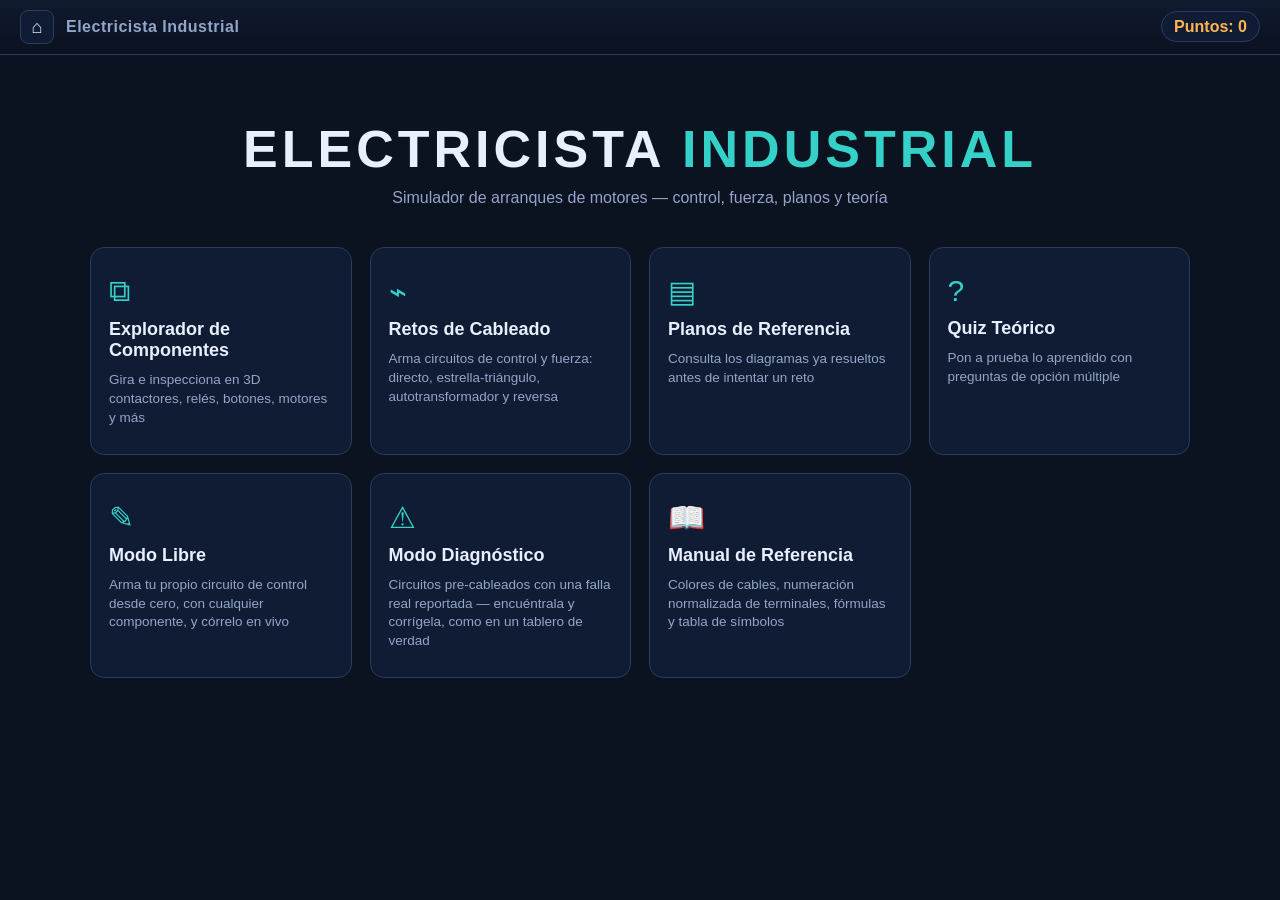
==== commit e2d18132: "Wire up Free Mode's 3D panel, rebalance the quiz, polish device visuals, and add an MCR safety exerc" ====
--- a/electricista-industrial/index.html
+++ b/electricista-industrial/index.html
@@ -50,6 +50,16 @@
         <span class="menu-title">Modo Libre</span>
         <span class="menu-desc">Arma tu propio circuito de control desde cero, con cualquier componente, y córrelo en vivo</span>
       </button>
+      <button class="menu-card" data-nav="diagnostico">
+        <span class="menu-icon">⚠</span>
+        <span class="menu-title">Modo Diagnóstico</span>
+        <span class="menu-desc">Circuitos pre-cableados con una falla real reportada — encuéntrala y corrígela, como en un tablero de verdad</span>
+      </button>
+      <button class="menu-card" data-nav="referencia">
+        <span class="menu-icon">📖</span>
+        <span class="menu-title">Manual de Referencia</span>
+        <span class="menu-desc">Colores de cables, numeración normalizada de terminales, fórmulas y tabla de símbolos</span>
+      </button>
     </div>
   </section>
 </template>
@@ -70,6 +80,14 @@
   </section>
 </template>
 
+<template id="tpl-diagnostics">
+  <section class="screen challenges-screen">
+    <h2 class="screen-title">Modo Diagnóstico</h2>
+    <p class="screen-sub">El circuito ya está cableado, pero alguien reportó una falla. Léela, opera el circuito para observarla en vivo, y localiza el cable responsable con "Verificar".</p>
+    <div class="challenge-row" id="diagnostics-list"></div>
+  </section>
+</template>
+
 <template id="tpl-challenges">
   <section class="screen challenges-screen">
     <h2 class="screen-title">Retos de Cableado</h2>
@@ -195,7 +213,132 @@
           <button id="free-delete" class="btn btn-danger">✕ Eliminar seleccionado</button>
           <button id="free-clear" class="btn btn-danger">Borrar todo</button>
         </div>
-      </div>
+        <div id="panel3d-section" class="panel3d-section hidden">
+          <h3 class="panel3d-title">Panel de Operación 3D <span>— arrastra para rotarlo</span></h3>
+          <div class="panel3d-stage" id="panel3d-stage">
+            <div class="panel3d-box" id="panel3d-box"></div>
+          </div>
+        </div>
+      </div>
+    </div>
+  </section>
+</template>
+
+<template id="tpl-referencia">
+  <section class="screen referencia-screen">
+    <h2 class="screen-title">Manual de Referencia</h2>
+    <p class="screen-sub">Consulta rápida de convenciones, numeración normalizada y fórmulas — el mismo lenguaje que verás en un tablero real.</p>
+    <div class="ref-grid">
+
+      <div class="ref-card">
+        <h3>Colores de conductores (referencia NOM-001-SEDE)</h3>
+        <table class="ref-table">
+          <tr><th>Color</th><th>Uso</th></tr>
+          <tr><td><span class="swatch" style="background:#111"></span> Negro</td><td>Fase (línea) en circuitos monofásicos y trifásicos</td></tr>
+          <tr><td><span class="swatch" style="background:#c22b2b"></span> Rojo</td><td>Fase secundaria / circuitos de control</td></tr>
+          <tr><td><span class="swatch" style="background:#2a5ad1"></span> Azul</td><td>Fase terciaria (en instalaciones trifásicas de 3 colores)</td></tr>
+          <tr><td><span class="swatch" style="background:#e8e8e8;border:1px solid #888"></span> Blanco / Gris</td><td>Neutro</td></tr>
+          <tr><td><span class="swatch" style="background:#2fae57"></span> Verde (o verde/amarillo)</td><td>Tierra física (protección)</td></tr>
+          <tr><td><span class="swatch" style="background:#ff8a3d"></span> Naranja</td><td>Partes energizadas de un circuito interconectado con doble alimentación (ej. transferencia)</td></tr>
+        </table>
+        <p class="ref-note">La convención exacta varía por país/norma (NOM en México, NEC/NFPA 70 en EUA, IEC en Europa) — siempre confirma contra el plano y la norma local antes de trabajar.</p>
+      </div>
+
+      <div class="ref-card">
+        <h3>Numeración normalizada de terminales (IEC)</h3>
+        <table class="ref-table">
+          <tr><th>Terminales</th><th>Función</th></tr>
+          <tr><td>A1 - A2</td><td>Bobina de contactor, relé o temporizador</td></tr>
+          <tr><td>1-2, 3-4, 5-6</td><td>Contactos principales de potencia (siempre número impar arriba)</td></tr>
+          <tr><td>13-14, 23-24, 33-34...</td><td>Contactos auxiliares normalmente abiertos (NA)</td></tr>
+          <tr><td>21-22, 31-32, 41-42...</td><td>Contactos auxiliares normalmente cerrados (NC)</td></tr>
+          <tr><td>95-96</td><td>Contacto NC del relé térmico (protección)</td></tr>
+          <tr><td>97-98</td><td>Contacto NA del relé térmico (señalización de disparo)</td></tr>
+          <tr><td>15-16 / 15-18</td><td>Temporizador: contacto NC / NA con retardo (a la energización)</td></tr>
+          <tr><td>25-26 / 25-28</td><td>Segundo juego de contactos retardados del mismo temporizador</td></tr>
+          <tr><td>1L1-2T1, 3L2-4T2, 5L3-6T3</td><td>Guardamotor / interruptor termomagnético (entrada L, salida T)</td></tr>
+        </table>
+      </div>
+
+      <div class="ref-card">
+        <h3>Designadores de referencia comunes</h3>
+        <table class="ref-table">
+          <tr><th>Letra</th><th>Dispositivo</th></tr>
+          <tr><td>K / KM</td><td>Contactor o relé (KM para contactor de motor específicamente)</td></tr>
+          <tr><td>KT</td><td>Relé de tiempo (temporizador)</td></tr>
+          <tr><td>CR</td><td>Relé de control auxiliar</td></tr>
+          <tr><td>F</td><td>Fusible o dispositivo de protección (F1 fusible, F2 térmico típico)</td></tr>
+          <tr><td>Q</td><td>Interruptor automático / guardamotor / seccionador</td></tr>
+          <tr><td>S</td><td>Interruptor de mando manual (S0 paro, S1 marcha por convención)</td></tr>
+          <tr><td>SB</td><td>Botón pulsador (variante IEC de "S")</td></tr>
+          <tr><td>H</td><td>Lámpara piloto o indicador (H1, H2...)</td></tr>
+          <tr><td>M</td><td>Motor</td></tr>
+          <tr><td>T / TC</td><td>Transformador (TC = transformador de control)</td></tr>
+          <tr><td>LS</td><td>Interruptor de límite (fin de carrera)</td></tr>
+          <tr><td>FS</td><td>Interruptor de flotador (nivel de líquido)</td></tr>
+          <tr><td>PC / PE</td><td>Fotocelda / sensor fotoeléctrico</td></tr>
+          <tr><td>YV</td><td>Electroválvula / actuador solenoide</td></tr>
+        </table>
+      </div>
+
+      <div class="ref-card">
+        <h3>Abreviaturas frecuentes</h3>
+        <table class="ref-table">
+          <tr><th>Sigla</th><th>Significado</th></tr>
+          <tr><td>NA / NO</td><td>Normalmente Abierto / Normally Open</td></tr>
+          <tr><td>NC / NF</td><td>Normalmente Cerrado / Normally Closed (Fermé)</td></tr>
+          <tr><td>DOL</td><td>Direct On Line — arranque directo a tensión plena</td></tr>
+          <tr><td>VFD / VDF</td><td>Variable Frequency Drive — variador de frecuencia</td></tr>
+          <tr><td>MCB</td><td>Miniature Circuit Breaker — minidisyuntor termomagnético</td></tr>
+          <tr><td>MCC</td><td>Motor Control Center — centro de control de motores</td></tr>
+          <tr><td>PLC</td><td>Programmable Logic Controller — controlador lógico programable</td></tr>
+          <tr><td>FLA / FLC</td><td>Full Load Amps/Current — corriente a plena carga</td></tr>
+          <tr><td>LRA</td><td>Locked Rotor Amps — corriente de rotor bloqueado (arranque)</td></tr>
+          <tr><td>FP</td><td>Factor de Potencia</td></tr>
+          <tr><td>ATS</td><td>Automatic Transfer Switch — transferencia automática</td></tr>
+          <tr><td>GFCI / RCD</td><td>Interruptor diferencial (falla a tierra)</td></tr>
+        </table>
+      </div>
+
+      <div class="ref-card">
+        <h3>Fórmulas básicas de motores</h3>
+        <table class="ref-table">
+          <tr><th>Cálculo</th><th>Fórmula</th></tr>
+          <tr><td>Corriente monofásica</td><td>I = P / (V × FP)</td></tr>
+          <tr><td>Corriente trifásica</td><td>I = P / (V × √3 × FP)</td></tr>
+          <tr><td>Potencia trifásica</td><td>P = √3 × V × I × FP</td></tr>
+          <tr><td>Velocidad síncrona (RPM)</td><td>Ns = 120 × f / polos</td></tr>
+          <tr><td>Deslizamiento</td><td>s = (Ns − Nr) / Ns</td></tr>
+          <tr><td>Corriente de arranque estimada</td><td>6 a 8 veces la corriente nominal (arranque directo)</td></tr>
+          <tr><td>Reducción con estrella-triángulo</td><td>≈ 33% de la corriente y el par de arranque directo</td></tr>
+        </table>
+        <p class="ref-note">FP = factor de potencia, f = frecuencia de línea (Hz), Ns = velocidad síncrona, Nr = velocidad real del rotor.</p>
+      </div>
+
+      <div class="ref-card">
+        <h3>Niveles de tensión comunes (México)</h3>
+        <table class="ref-table">
+          <tr><th>Tensión</th><th>Uso típico</th></tr>
+          <tr><td>127V monofásico (L-N)</td><td>Contactos residenciales, alumbrado, control de baja potencia</td></tr>
+          <tr><td>220V monofásico / bifásico</td><td>Electrodomésticos de mayor potencia, aires acondicionados residenciales</td></tr>
+          <tr><td>220V trifásico</td><td>Motores pequeños y medianos en instalaciones comerciales</td></tr>
+          <tr><td>440V trifásico</td><td>Motores industriales de mayor potencia</td></tr>
+          <tr><td>24V / 110V de control</td><td>Circuitos de mando reducidos mediante transformador de control (TC), por seguridad</td></tr>
+        </table>
+      </div>
+
+      <div class="ref-card">
+        <h3>Buenas prácticas de diagnóstico</h3>
+        <ul class="ref-list">
+          <li>Antes de medir o tocar cualquier terminal, confirma que el circuito esté desenergizado y bloqueado (LOTO — Lockout/Tagout).</li>
+          <li>Compara siempre el comportamiento observado contra el diagrama de referencia — la mayoría de las fallas son un solo cable en la posición equivocada.</li>
+          <li>Un motor que arranca pero no se sella casi siempre apunta al contacto auxiliar de sello (13-14) mal conectado o ausente.</li>
+          <li>Dos contactores que deberían ser mutuamente excluyentes energizándose juntos es una falla grave de enclavamiento — puede provocar cortocircuito entre fases.</li>
+          <li>Si el arrancador a tensión reducida pasa directo a tensión plena sin la etapa reducida, sospecha de los contactos del temporizador (instantáneo vs. retardado) cruzados.</li>
+          <li>Verifica siempre con el diagrama de control Y el de fuerza — muchas fallas "eléctricas" son mecánicas (fin de carrera desajustado, flotador atorado, etc.).</li>
+        </ul>
+      </div>
+
     </div>
   </section>
 </template>
--- a/electricista-industrial/style.css
+++ b/electricista-industrial/style.css
@@ -311,6 +311,7 @@
 .dome-red { fill: url(#gDomeRedOff); stroke: #4a0a08; }
 .component.closed .dome-green { fill: url(#gDomeGreenOn); filter: drop-shadow(0 0 6px #35e07a); }
 .component.closed .dome-red { fill: url(#gDomeRedOn); filter: drop-shadow(0 0 6px #ff4d4d); }
+.dome-highlight { fill: #ffffff; opacity: 0.5; pointer-events: none; }
 
 /* piloto: globo de vidrio con brillo */
 .lamp-glass { fill: url(#gLampOff); stroke: #333d54; stroke-width: 1; transition: fill 0.2s, filter 0.2s; }
@@ -329,7 +330,10 @@
 /* motor trifasico */
 .motor-shell { fill: url(#gMotorBody); stroke: #1a2338; stroke-width: 1.4; transition: stroke 0.2s, stroke-width 0.2s; }
 .motor-face { fill: #e7ecf7; stroke: #7f93b8; stroke-width: 1; opacity: 0.9; }
+.motor-highlight { fill: #ffffff; opacity: 0.22; pointer-events: none; }
 .motor-bolt { fill: #333d54; }
+.motor-base { fill: #1a2033; stroke: #060a14; stroke-width: 1; }
+.motor-fin { stroke: #0d1526; stroke-width: 1.6; opacity: 0.55; }
 .terminal-box { fill: url(#gClema); stroke: #6b4f10; stroke-width: 1.2; }
 .component.running .motor-shell { stroke: #43ff8f; stroke-width: 3; filter: drop-shadow(0 0 8px #35e07a); }
 
@@ -480,6 +484,33 @@
 .cap-body { fill: #2a3350; stroke: #0d1526; stroke-width: 1; }
 .cap-lead { stroke: #7a5a20; stroke-width: 2; }
 
+/* fusible */
+.fuse-tube { fill: #e6c26a; stroke: #6b4f10; stroke-width: 1; }
+.fuse-wire { stroke: #4a3a10; stroke-width: 1.4; transition: stroke 0.15s, opacity 0.15s; }
+.component:not(.closed) .fuse-wire { opacity: 0.15; stroke: #ff4d4d; }
+
+/* conmutador de 3 vias (contacto pareado) */
+.sel-hit.paired-hit { fill: transparent; }
+
+/* interruptor de flotador (nivel) */
+.float-rod { stroke: #7a8bb0; stroke-width: 2; }
+.float-ball { fill: #3a7fc9; stroke: #1a2338; stroke-width: 0.8; transition: fill 0.15s; }
+.component.closed .float-ball { fill: #43ff8f; }
+
+/* transformador de control (TC) */
+.tc-body { fill: url(#gShell); stroke: #0d1526; stroke-width: 1; }
+.tc-coilA, .tc-coilB { fill: none; stroke: var(--accent2); stroke-width: 2; }
+
+/* banco de capacitores (correccion de factor de potencia) */
+.capbank-body { fill: #1c2740; stroke: #0d1526; stroke-width: 1; }
+.capbank-plate { stroke: #43ff8f; stroke-width: 2; opacity: 0.6; }
+.component.energized .capbank-plate { opacity: 1; filter: drop-shadow(0 0 3px #43ff8f); }
+
+/* fotocelda crepuscular */
+.photocell-dome { fill: #0a1120; stroke: #4a5266; stroke-width: 1; }
+.photocell-eye { fill: #4a3a10; transition: fill 0.15s; }
+.component.closed .photocell-eye { fill: #ffd54f; filter: drop-shadow(0 0 4px #ffd54f); }
+
 /* seleccion de componente (modo libre) */
 .component.selected { filter: drop-shadow(0 0 6px #ffe36b); }
 
@@ -638,3 +669,25 @@
   .wiring-side { position: static; }
   .explorer-layout { grid-template-columns: 1fr; }
 }
+
+/* ---------------- manual de referencia ---------------- */
+
+.ref-grid { display: grid; grid-template-columns: repeat(auto-fill, minmax(360px, 1fr)); gap: 18px; margin-top: 18px; }
+.ref-card {
+  background: var(--panel); border: 1px solid var(--line); border-radius: 12px; padding: 18px 20px;
+}
+.ref-card h3 { color: var(--accent2); font-size: 15px; margin-bottom: 12px; }
+.ref-table { width: 100%; border-collapse: collapse; font-size: 12.5px; }
+.ref-table th {
+  text-align: left; color: var(--ink-dim); font-weight: 600; padding: 5px 8px;
+  border-bottom: 1px solid var(--line); font-size: 11.5px; text-transform: uppercase; letter-spacing: 0.3px;
+}
+.ref-table td { padding: 6px 8px; border-bottom: 1px dashed var(--line); vertical-align: top; }
+.ref-table tr:last-child td { border-bottom: none; }
+.swatch {
+  display: inline-block; width: 12px; height: 12px; border-radius: 3px; margin-right: 6px;
+  vertical-align: middle; box-shadow: 0 0 0 1px rgba(255,255,255,0.15) inset;
+}
+.ref-note { margin-top: 10px; font-size: 11.5px; color: var(--ink-dim); line-height: 1.5; }
+.ref-list { margin-top: 4px; padding-left: 18px; font-size: 12.5px; line-height: 1.7; color: var(--ink); }
+.ref-list li { margin-bottom: 4px; }
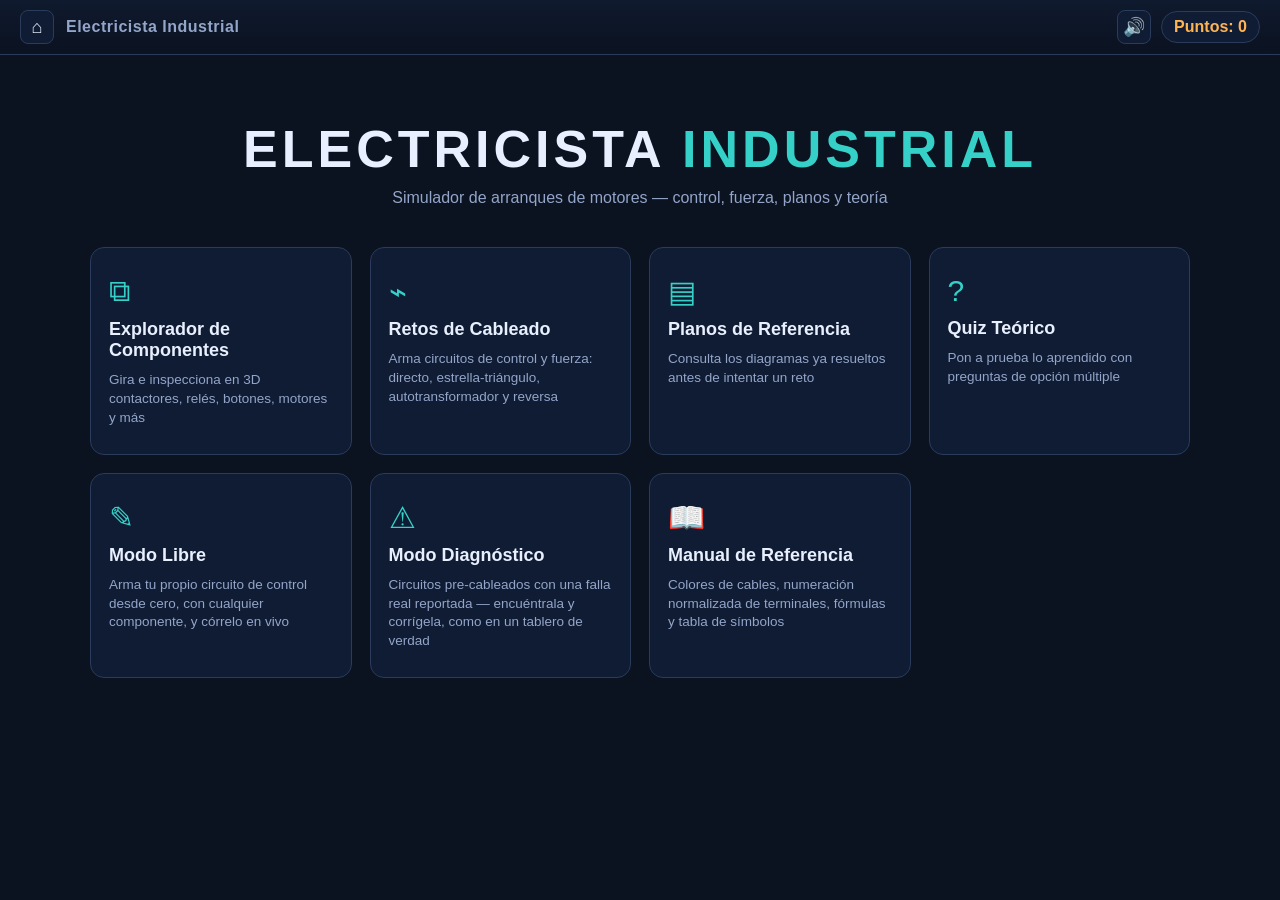
==== commit 082ba006: "Add Web Audio sound effects and persistent progress tracking - New sound.js: synthesized click, rela" ====
--- a/electricista-industrial/index.html
+++ b/electricista-industrial/index.html
@@ -14,6 +14,7 @@
     <span id="crumb">Electricista Industrial</span>
   </div>
   <div id="topbar-right">
+    <button id="btn-sound" class="icon-btn" title="Silenciar/activar sonido">🔊</button>
     <span id="score-badge">Puntos: 0</span>
   </div>
 </header>
@@ -92,6 +93,7 @@
   <section class="screen challenges-screen">
     <h2 class="screen-title">Retos de Cableado</h2>
     <p class="screen-sub">Elige un método de arranque y practica su circuito de control o de fuerza.</p>
+    <p class="challenges-progress" id="challenges-progress"></p>
     <div class="challenge-groups" id="challenge-groups"></div>
   </section>
 </template>
@@ -343,6 +345,7 @@
   </section>
 </template>
 
+<script src="sound.js"></script>
 <script src="engine.js"></script>
 <script src="data.js"></script>
 <script src="app.js"></script>
--- a/electricista-industrial/style.css
+++ b/electricista-industrial/style.css
@@ -29,7 +29,9 @@
   background: var(--panel); color: var(--ink); font-size: 18px; cursor: pointer;
 }
 .icon-btn:hover { border-color: var(--accent); color: var(--accent); }
+.icon-btn.muted { opacity: 0.5; }
 #crumb { font-weight: 600; letter-spacing: 0.5px; color: var(--ink-dim); }
+#topbar-right { display: flex; align-items: center; gap: 10px; }
 #score-badge {
   font-weight: 700; color: var(--accent2); border: 1px solid var(--line);
   padding: 6px 12px; border-radius: 20px; background: var(--panel);
@@ -148,6 +150,10 @@
 .f-actuador { background: #1c2740; width: 85%; height: 85%; border-radius: 10px; display: flex; align-items: center; justify-content: center; }
 .f-act-piston { width: 16px; height: 56px; border-radius: 3px; background: linear-gradient(180deg, #c7d0e6, #7f93b8); }
 
+.f-pressure { background: #1c2740; width: 85%; height: 85%; border-radius: 10px; display: flex; flex-direction: column; align-items: center; justify-content: center; gap: 8px; }
+.f-gauge { width: 46px; height: 46px; border-radius: 50%; background: linear-gradient(180deg, #aebbdf, #5f6c8f); position: relative; }
+.f-needle { position: absolute; top: 23px; left: 23px; width: 16px; height: 2px; background: #ff4d4d; transform-origin: 0 50%; transform: rotate(-40deg); }
+
 .f-cap { width: 12px; height: 22px; border-radius: 3px; background: #2a3350; border: 1px solid #0d1526; position: absolute; margin-top: -70px; margin-left: 40px; }
 
 .f-lamp { background: #1c2740; width: 85%; height: 85%; border-radius: 10px; }
@@ -205,15 +211,22 @@
 .challenge-card {
   background: var(--panel); border: 1px solid var(--line); border-radius: 10px; padding: 16px;
   min-width: 220px; text-align: left; color: var(--ink); cursor: pointer;
-  display: flex; flex-direction: column; gap: 6px;
+  display: flex; flex-direction: column; gap: 6px; position: relative;
 }
 .challenge-card:hover { border-color: var(--accent); }
+.challenge-card.challenge-solved { border-color: #1e5c3a; background: rgba(67,255,143,0.06); }
+.challenge-check {
+  position: absolute; top: 10px; right: 10px; width: 20px; height: 20px; border-radius: 50%;
+  background: #35e07a; color: #05130a; font-size: 12px; font-weight: 900;
+  display: flex; align-items: center; justify-content: center;
+}
 .challenge-kind {
   align-self: flex-start; font-size: 11px; font-weight: 700; letter-spacing: 0.5px;
   padding: 2px 8px; border-radius: 10px; background: rgba(53,209,200,0.15); color: var(--accent);
 }
 .challenge-topic { font-size: 11px; color: var(--ink-dim); text-transform: uppercase; letter-spacing: 0.4px; }
 .challenge-name { font-size: 14.5px; font-weight: 600; }
+.challenges-progress { color: var(--accent2); font-weight: 700; margin: -6px 0 14px; }
 
 /* ---------------- wiring screen ---------------- */
 
@@ -497,6 +510,13 @@
 .float-ball { fill: #3a7fc9; stroke: #1a2338; stroke-width: 0.8; transition: fill 0.15s; }
 .component.closed .float-ball { fill: #43ff8f; }
 
+/* presostato: caratula tipo manometro con aguja */
+.pressure-gauge { fill: url(#gBezel); stroke: #4a5266; stroke-width: 0.8; }
+.pressure-tick { stroke: #4a5266; stroke-width: 0.8; }
+.pressure-needle { stroke: #ff4d4d; stroke-width: 1.6; stroke-linecap: round; transition: stroke 0.15s; }
+.pressure-hub { fill: #0a1120; }
+.component.closed .pressure-needle { stroke: #43ff8f; }
+
 /* transformador de control (TC) */
 .tc-body { fill: url(#gShell); stroke: #0d1526; stroke-width: 1; }
 .tc-coilA, .tc-coilB { fill: none; stroke: var(--accent2); stroke-width: 2; }
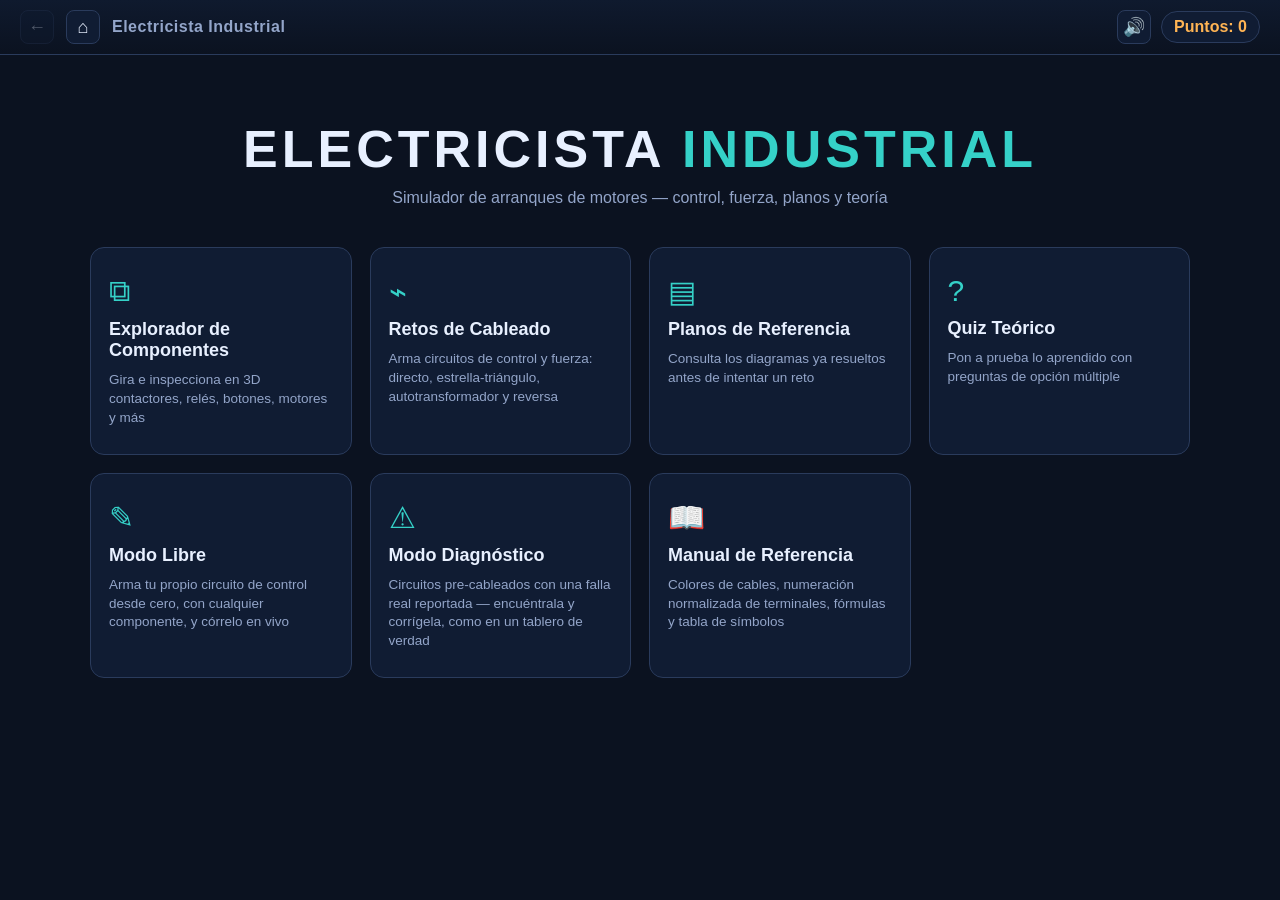
==== commit 18ae1a65: "Add back-navigation history and smarter wiring interactions - New "←" back button walks through actu" ====
--- a/electricista-industrial/index.html
+++ b/electricista-industrial/index.html
@@ -10,6 +10,7 @@
 
 <header id="topbar">
   <div id="topbar-left">
+    <button id="btn-back" class="icon-btn" title="Regresar un paso">←</button>
     <button id="btn-home" class="icon-btn" title="Menú principal">⌂</button>
     <span id="crumb">Electricista Industrial</span>
   </div>
@@ -341,6 +342,157 @@
         </ul>
       </div>
 
+      <div class="ref-card">
+        <h3>Guía de fallas por síntoma</h3>
+        <table class="ref-table">
+          <tr><th>Síntoma</th><th>Causa probable</th><th>Dónde revisar</th></tr>
+          <tr><td>El motor no arranca al presionar marcha</td><td>Térmico disparado, fusible abierto, o el paro no regresó a reposo</td><td>F2 (95-96), fusibles, S0</td></tr>
+          <tr><td>El motor arranca pero no se sella</td><td>Falta el contacto de sello (13-14) o está mal conectado</td><td>K1aux1 en paralelo con el botón de marcha</td></tr>
+          <tr><td>Arranca directo, sin pasar por la etapa reducida</td><td>Contactos instantáneo/retardado del temporizador cruzados</td><td>KT (15-16 vs. 15-18)</td></tr>
+          <tr><td>Dos contactores enclavados energizan juntos</td><td>Falla de enclavamiento eléctrico (o mecánico)</td><td>Contactos NC cruzados de enclavamiento</td></tr>
+          <tr><td>El motor gira al revés de lo esperado</td><td>Botones de mando cruzados, o dos fases invertidas en fuerza</td><td>Botones S1/S2, terminales U/V/W del motor</td></tr>
+          <tr><td>El piloto no enciende con el motor en marcha</td><td>Contacto auxiliar de señalización mal conectado o foco fundido</td><td>K1aux2/K1aux3, la lámpara misma</td></tr>
+          <tr><td>El compresor o la bomba nunca se detiene</td><td>El presostato/flotador quedó en NA en vez de NC, o descalibrado</td><td>PS1 / FS1</td></tr>
+          <tr><td>La alarma sonora no suena</td><td>El sensor no cierra su contacto, o falta alimentación al sello</td><td>LS1/sensor, relé auxiliar CR</td></tr>
+          <tr><td>Ambos motores se detienen sin razón aparente</td><td>El relé maestro (KA) se desenergizó — revisa el E-stop y su rearme</td><td>E-stop, botón de rearme, KAaux</td></tr>
+        </table>
+      </div>
+
+      <div class="ref-card">
+        <h3>Calibre de conductores (AWG) y ampacidad aproximada</h3>
+        <table class="ref-table">
+          <tr><th>AWG</th><th>Ampacidad aprox. (cobre, 75°C)</th></tr>
+          <tr><td>14</td><td>20 A</td></tr>
+          <tr><td>12</td><td>25 A</td></tr>
+          <tr><td>10</td><td>35 A</td></tr>
+          <tr><td>8</td><td>50 A</td></tr>
+          <tr><td>6</td><td>65 A</td></tr>
+          <tr><td>4</td><td>85 A</td></tr>
+          <tr><td>2</td><td>115 A</td></tr>
+          <tr><td>1/0</td><td>150 A</td></tr>
+          <tr><td>2/0</td><td>175 A</td></tr>
+          <tr><td>4/0</td><td>230 A</td></tr>
+        </table>
+        <p class="ref-note">Valores de referencia educativa (similares a NEC/NOM tabla 310). Un diseño real siempre debe aplicar factores de corrección por temperatura ambiente y agrupamiento de conductores, y usar la tabla vigente de la norma aplicable.</p>
+      </div>
+
+      <div class="ref-card">
+        <h3>Corriente a plena carga (FLA) aproximada de motores trifásicos</h3>
+        <table class="ref-table">
+          <tr><th>Potencia</th><th>220V (A)</th><th>440V (A)</th></tr>
+          <tr><td>1 HP</td><td>4.6</td><td>2.3</td></tr>
+          <tr><td>2 HP</td><td>7.5</td><td>3.8</td></tr>
+          <tr><td>3 HP</td><td>10.6</td><td>5.3</td></tr>
+          <tr><td>5 HP</td><td>16.7</td><td>8.4</td></tr>
+          <tr><td>7.5 HP</td><td>24.2</td><td>12.1</td></tr>
+          <tr><td>10 HP</td><td>30.8</td><td>15.4</td></tr>
+          <tr><td>15 HP</td><td>46.2</td><td>23.1</td></tr>
+          <tr><td>20 HP</td><td>59.4</td><td>29.7</td></tr>
+          <tr><td>25 HP</td><td>74.8</td><td>37.4</td></tr>
+        </table>
+        <p class="ref-note">Valores típicos para motores de inducción jaula de ardilla (referencia similar a NEC 430.250). El dato de placa del motor real siempre tiene prioridad sobre cualquier tabla genérica.</p>
+      </div>
+
+      <div class="ref-card">
+        <h3>Tamaños de arrancador (NEMA) y guardamotor (IEC) aproximados</h3>
+        <table class="ref-table">
+          <tr><th>Tamaño NEMA</th><th>Amperaje continuo</th><th>HP aprox. @ 460V</th></tr>
+          <tr><td>00</td><td>9 A</td><td>1.5 HP</td></tr>
+          <tr><td>0</td><td>18 A</td><td>3 HP</td></tr>
+          <tr><td>1</td><td>27 A</td><td>7.5 HP</td></tr>
+          <tr><td>2</td><td>45 A</td><td>15 HP</td></tr>
+          <tr><td>3</td><td>90 A</td><td>30 HP</td></tr>
+          <tr><td>4</td><td>135 A</td><td>50 HP</td></tr>
+        </table>
+        <p class="ref-note">IEC no usa "tamaños" fijos como NEMA — clasifica el contactor directamente por su corriente nominal en categoría AC-3. Siempre coteja ambas normas contra el dato de placa del motor.</p>
+      </div>
+
+      <div class="ref-card">
+        <h3>Organismos y normas de referencia</h3>
+        <ul class="ref-list">
+          <li><strong>NOM-001-SEDE</strong> (México): norma oficial de instalaciones eléctricas.</li>
+          <li><strong>NOM-029-STPS</strong> (México): seguridad para trabajos con electricidad.</li>
+          <li><strong>NEC / NFPA 70</strong> (EUA): National Electrical Code.</li>
+          <li><strong>NFPA 70E</strong> (EUA): seguridad eléctrica en el lugar de trabajo (riesgo de arco).</li>
+          <li><strong>IEC 60947 / IEC 60204-1</strong>: aparamenta de baja tensión y seguridad eléctrica de maquinaria.</li>
+          <li><strong>UL / CSA</strong>: certificación y listado de equipo en EUA/Canadá.</li>
+        </ul>
+        <p class="ref-note">Esta app es una herramienta de práctica y estudio — para un diseño o instalación real, consulta siempre la norma vigente y a un profesional certificado.</p>
+      </div>
+
+      <div class="ref-card">
+        <h3>Lista de verificación: puesta en marcha de un arrancador nuevo</h3>
+        <ul class="ref-list">
+          <li>Confirma que el guardamotor/interruptor esté en posición de apagado antes de cablear.</li>
+          <li>Verifica continuidad y ausencia de cortos con el circuito desenergizado (multímetro en óhmetro).</li>
+          <li>Revisa que el ajuste del relé térmico corresponda a la corriente de placa del motor (FLA).</li>
+          <li>Energiza primero solo el circuito de control (si hay transformador de control, verifica su tensión secundaria) antes de energizar fuerza.</li>
+          <li>Presiona marcha y confirma que el motor gire en el sentido correcto antes de acoplarlo a la carga mecánica.</li>
+          <li>Verifica que el paro (normal y de emergencia, si existe) corte el motor de inmediato.</li>
+          <li>Documenta cualquier cambio de cableado respecto al plano original.</li>
+        </ul>
+      </div>
+
+      <div class="ref-card wide">
+        <h3>Glosario extendido</h3>
+        <div class="glossary-cols">
+          <p><strong>Aislamiento eléctrico</strong> — material que impide el paso de corriente entre conductores o hacia tierra.</p>
+          <p><strong>Alimentador</strong> — conductor que lleva la energía desde la acometida hasta el tablero de distribución.</p>
+          <p><strong>Amperaje</strong> — cantidad de corriente eléctrica, medida en amperes (A).</p>
+          <p><strong>Arco eléctrico</strong> — descarga luminosa e intensa que ocurre al abrir/cerrar un circuito bajo falla.</p>
+          <p><strong>Armadura</strong> — parte móvil de un motor DC o de un contactor donde se induce el movimiento.</p>
+          <p><strong>Bobina</strong> — devanado de alambre que genera un campo magnético al energizarse (A1-A2).</p>
+          <p><strong>Bonding</strong> — unión eléctrica intencional de partes metálicas para igualar su potencial.</p>
+          <p><strong>Bus DC</strong> — circuito intermedio de corriente directa dentro de un VFD, entre el rectificador y el inversor.</p>
+          <p><strong>Cable de control</strong> — conductor de calibre reducido dedicado al circuito de mando, no a la carga principal.</p>
+          <p><strong>Calibre (AWG)</strong> — sistema de numeración del grosor de un conductor; a menor número, mayor sección.</p>
+          <p><strong>Carga</strong> — cualquier dispositivo que consume energía eléctrica (motor, lámpara, resistencia).</p>
+          <p><strong>Clema</strong> — bloque de conexiones que empalma dos o más conductores sin conmutar nada.</p>
+          <p><strong>Contactor</strong> — interruptor electromagnético para cargas de potencia, operado por una bobina.</p>
+          <p><strong>Corriente de arranque</strong> — corriente elevada y momentánea que consume un motor al energizarse.</p>
+          <p><strong>Corriente nominal</strong> — corriente que un dispositivo puede conducir de forma continua sin dañarse.</p>
+          <p><strong>Cortocircuito</strong> — conexión no intencional de baja resistencia entre dos puntos de distinto potencial.</p>
+          <p><strong>Deslizamiento</strong> — diferencia entre la velocidad síncrona y la velocidad real del rotor de un motor.</p>
+          <p><strong>Devanado</strong> — conjunto de espiras de alambre que forman una bobina o el estátor de un motor.</p>
+          <p><strong>Diagrama de fuerza</strong> — plano que muestra las conexiones de potencia entre la red y la carga.</p>
+          <p><strong>Diagrama de control</strong> — plano que muestra la lógica de mando: botones, bobinas y contactos auxiliares.</p>
+          <p><strong>Diagrama unifilar</strong> — representación simplificada de una instalación usando una sola línea por circuito.</p>
+          <p><strong>Enclavamiento</strong> — mecanismo eléctrico o mecánico que impide que dos elementos actúen a la vez.</p>
+          <p><strong>Factor de potencia</strong> — relación entre la potencia activa útil y la potencia aparente total consumida.</p>
+          <p><strong>Falla a tierra</strong> — contacto no intencional entre un conductor energizado y tierra.</p>
+          <p><strong>Fase</strong> — cada uno de los conductores activos de un sistema de corriente alterna.</p>
+          <p><strong>Fusible</strong> — dispositivo de protección de un solo uso que se funde ante una sobrecorriente.</p>
+          <p><strong>Guardamotor</strong> — interruptor termomagnético que protege y desconecta manualmente un circuito de motor.</p>
+          <p><strong>Interruptor de límite</strong> — contacto accionado mecánicamente al llegar una pieza móvil a su posición.</p>
+          <p><strong>Lazo de control</strong> — conjunto de elementos (sensor, controlador, actuador) que regulan una variable.</p>
+          <p><strong>Neutro</strong> — conductor que normalmente lleva corriente de retorno en un sistema monofásico o trifásico.</p>
+          <p><strong>Par motor</strong> — fuerza de rotación que un motor puede ejercer sobre su carga.</p>
+          <p><strong>Potencia activa (kW)</strong> — potencia que realmente realiza trabajo útil en la carga.</p>
+          <p><strong>Potencia aparente (kVA)</strong> — combinación vectorial de la potencia activa y la reactiva.</p>
+          <p><strong>Potencia reactiva (kVAR)</strong> — potencia que oscila entre la fuente y las cargas inductivas/capacitivas sin realizar trabajo útil.</p>
+          <p><strong>Relé auxiliar</strong> — relé de control sin contactos de potencia, usado para multiplicar señales.</p>
+          <p><strong>Relé térmico</strong> — dispositivo que protege al motor contra sobrecargas sostenidas.</p>
+          <p><strong>Rotor</strong> — parte giratoria de un motor eléctrico.</p>
+          <p><strong>Sello eléctrico</strong> — contacto auxiliar en paralelo con el botón de marcha que mantiene energizada la bobina.</p>
+          <p><strong>Sensor</strong> — dispositivo que detecta una condición física (presencia, presión, nivel) y la convierte en señal eléctrica.</p>
+          <p><strong>Tablero de control</strong> — gabinete que aloja los dispositivos de mando y protección de una instalación.</p>
+          <p><strong>Tensión de línea</strong> — voltaje medido entre dos fases de un sistema trifásico.</p>
+          <p><strong>Tensión de fase</strong> — voltaje medido entre una fase y el neutro.</p>
+          <p><strong>Terminal</strong> — punto físico de conexión de un conductor a un dispositivo.</p>
+          <p><strong>Tierra física</strong> — conexión intencional a la tierra para limitar tensiones peligrosas y facilitar el disparo de protecciones.</p>
+          <p><strong>Transformador</strong> — dispositivo que cambia el nivel de tensión de corriente alterna por inducción electromagnética.</p>
+          <p><strong>Variador de frecuencia</strong> — equipo que regula la velocidad de un motor AC variando frecuencia y voltaje.</p>
+          <p><strong>Contacto NA</strong> — (normalmente abierto) contacto que permanece abierto en reposo.</p>
+          <p><strong>Contacto NC</strong> — (normalmente cerrado) contacto que permanece cerrado en reposo.</p>
+          <p><strong>Rearme</strong> — acción de restablecer manualmente un dispositivo de protección o de seguridad tras un disparo.</p>
+          <p><strong>Placa de datos</strong> — etiqueta del motor con sus características nominales (voltaje, corriente, potencia, etc).</p>
+          <p><strong>Barra segura</strong> — nodo de alimentación que solo queda con tensión cuando un relé maestro de seguridad lo permite.</p>
+          <p><strong>Interruptor diferencial</strong> — dispositivo que detecta fugas de corriente a tierra y desconecta el circuito.</p>
+          <p><strong>Motor jaula de ardilla</strong> — tipo de rotor de motor de inducción con barras conductoras cortocircuitadas en los extremos.</p>
+          <p><strong>Rampa de arranque</strong> — incremento gradual de tensión o frecuencia aplicado a un motor durante el arranque.</p>
+        </div>
+      </div>
+
     </div>
   </section>
 </template>
--- a/electricista-industrial/style.css
+++ b/electricista-industrial/style.css
@@ -30,6 +30,8 @@
 }
 .icon-btn:hover { border-color: var(--accent); color: var(--accent); }
 .icon-btn.muted { opacity: 0.5; }
+.icon-btn:disabled { opacity: 0.3; cursor: not-allowed; }
+.icon-btn:disabled:hover { border-color: var(--line); color: var(--ink); }
 #crumb { font-weight: 600; letter-spacing: 0.5px; color: var(--ink-dim); }
 #topbar-right { display: flex; align-items: center; gap: 10px; }
 #score-badge {
@@ -194,6 +196,7 @@
 .explorer-info { max-width: 480px; text-align: center; }
 .explorer-info h3 { margin-bottom: 4px; }
 .explorer-tag { font-family: monospace; color: var(--accent); margin-bottom: 10px; }
+.explorer-notes { margin-top: 10px; padding: 10px 12px; background: rgba(255,213,79,0.08); border: 1px solid #6a5417; border-radius: 8px; color: #ffd54f; font-size: 13.5px; }
 .explorer-info p { color: var(--ink-dim); font-size: 13.5px; line-height: 1.5; }
 
 /* ---------------- challenges ---------------- */
@@ -380,9 +383,15 @@
 .sel-hit { fill: transparent; stroke: none; pointer-events: all; }
 
 /* terminales interactivos: anillo de estado sobre el tornillo real */
-.terminal { fill: transparent; stroke: transparent; stroke-width: 3; cursor: pointer; transition: stroke 0.15s; }
-.terminal:hover { stroke: var(--accent); }
-.terminal-pending { stroke: var(--accent2); stroke-width: 3.4; }
+.terminal { fill: transparent; stroke: transparent; stroke-width: 3; cursor: pointer; transition: stroke 0.15s, stroke-width 0.15s; }
+.terminal:hover { stroke: var(--accent); stroke-width: 5; filter: drop-shadow(0 0 5px var(--accent)); }
+.terminal-pending { stroke: var(--accent2); stroke-width: 3.4; animation: pendingPulse 0.9s ease-in-out infinite; }
+.terminal-sibling { stroke: rgba(255,255,255,0.3); stroke-width: 3; }
+@keyframes pendingPulse {
+  0%, 100% { filter: drop-shadow(0 0 3px var(--accent2)); }
+  50% { filter: drop-shadow(0 0 9px var(--accent2)); }
+}
+.cable-preview { stroke: var(--accent2); stroke-width: 3; stroke-dasharray: 7 6; opacity: 0.8; pointer-events: none; animation: flow 0.4s linear infinite; }
 .terminal-ok { stroke: var(--ok); }
 .terminal-bad { stroke: var(--bad); }
 .terminal-flash { animation: terminalFlash 1s ease-out; }
@@ -711,3 +720,8 @@
 .ref-note { margin-top: 10px; font-size: 11.5px; color: var(--ink-dim); line-height: 1.5; }
 .ref-list { margin-top: 4px; padding-left: 18px; font-size: 12.5px; line-height: 1.7; color: var(--ink); }
 .ref-list li { margin-bottom: 4px; }
+.ref-card.wide { grid-column: 1 / -1; }
+.glossary-cols { column-count: 2; column-gap: 30px; margin-top: 6px; }
+.glossary-cols p { break-inside: avoid; margin: 0 0 9px; font-size: 12.5px; line-height: 1.5; color: var(--ink); }
+.glossary-cols strong { color: var(--accent2); }
+@media (max-width: 720px) { .glossary-cols { column-count: 1; } }
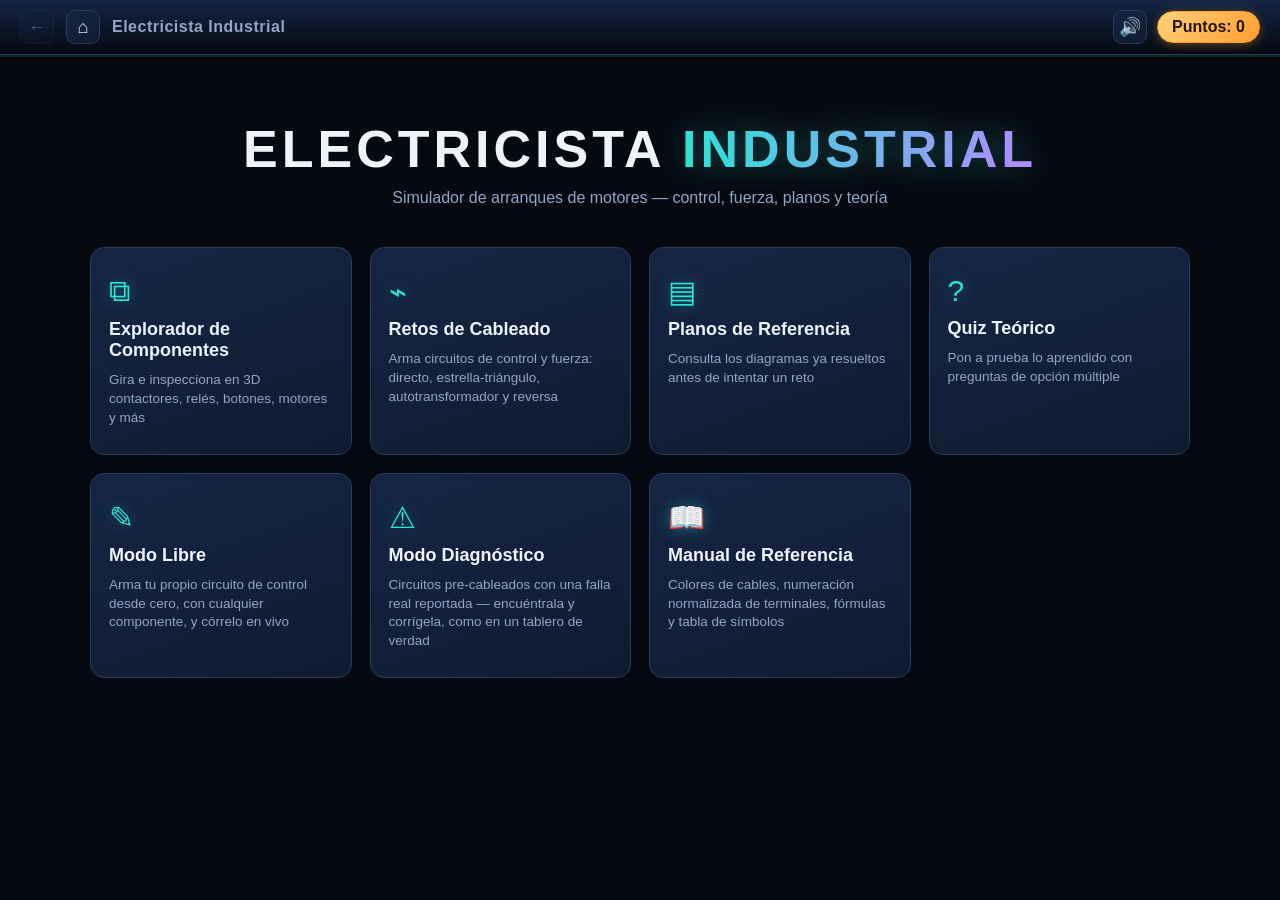
==== commit 63bc93dc: "Make the guided demonstration slower and more visual - All guided-demo pacing now runs at 2x the pre" ====
--- a/electricista-industrial/index.html
+++ b/electricista-industrial/index.html
@@ -118,6 +118,10 @@
           <button id="btn-clear" class="btn btn-danger">Borrar todo</button>
         </div>
         <button id="btn-simulate" class="btn btn-accent">▶ Ver demostración guiada</button>
+        <div id="wiring-sim-banner" class="sim-banner hidden">
+          <div class="sim-banner-progress" id="wiring-sim-progress"></div>
+          <div class="sim-banner-msg" id="wiring-sim-msg"></div>
+        </div>
         <div id="panel3d-section" class="panel3d-section hidden">
           <h3 class="panel3d-title">Panel de Operación 3D <span>— arrastra para rotarlo</span></h3>
           <div class="panel3d-stage" id="panel3d-stage">
@@ -169,6 +173,10 @@
           <button id="btnc-hint" class="btn">Pista</button>
         </div>
         <button id="btnc-simulate" class="btn btn-accent">▶ Ver demostración guiada</button>
+        <div id="wiringc-sim-banner" class="sim-banner hidden">
+          <div class="sim-banner-progress" id="wiringc-sim-progress"></div>
+          <div class="sim-banner-msg" id="wiringc-sim-msg"></div>
+        </div>
         <div id="panel3d-section" class="panel3d-section hidden">
           <h3 class="panel3d-title">Panel de Operación 3D <span>— arrastra para rotarlo</span></h3>
           <div class="panel3d-stage" id="panel3d-stage">
--- a/electricista-industrial/style.css
+++ b/electricista-industrial/style.css
@@ -1,45 +1,66 @@
 * { margin: 0; padding: 0; box-sizing: border-box; }
 
 :root {
-  --bg: #0b1220;
-  --bg2: #0f1a2e;
-  --panel: #101c33;
+  --bg: #060910;
+  --bg2: #0b1220;
+  --panel: #101b30;
+  --panel2: #142544;
   --line: #2a3b5c;
-  --ink: #e8f0ff;
+  --ink: #eef3ff;
   --ink-dim: #93a5c9;
-  --accent: #35d1c8;
-  --accent2: #ffb454;
+  --accent: #2be3d6;
+  --accent2: #ff9d2e;
+  --accent3: #b18aff;
   --ok: #4ade80;
   --bad: #f87171;
   --warn: #fbbf24;
+  --glow-accent: rgba(43,227,214,0.35);
+  --glow-accent2: rgba(255,157,46,0.35);
   font-family: "Segoe UI", Roboto, Arial, sans-serif;
 }
 
 html, body { height: 100%; background: var(--bg); color: var(--ink); overflow-x: hidden; }
+
+/* barra de scroll a juego con el tema oscuro/vibrante */
+::-webkit-scrollbar { width: 10px; height: 10px; }
+::-webkit-scrollbar-track { background: var(--bg); }
+::-webkit-scrollbar-thumb { background: var(--line); border-radius: 6px; }
+::-webkit-scrollbar-thumb:hover { background: var(--accent); }
 
 #topbar {
   position: sticky; top: 0; z-index: 20;
   display: flex; justify-content: space-between; align-items: center;
-  padding: 10px 20px; background: linear-gradient(180deg, var(--bg2), var(--bg));
+  padding: 10px 20px; background: linear-gradient(180deg, var(--panel2), var(--bg));
   border-bottom: 1px solid var(--line);
+  box-shadow: 0 2px 0 0 rgba(43,227,214,0.15), 0 6px 18px rgba(0,0,0,0.35);
 }
 #topbar-left { display: flex; align-items: center; gap: 12px; }
 .icon-btn {
-  width: 34px; height: 34px; border-radius: 8px; border: 1px solid var(--line);
-  background: var(--panel); color: var(--ink); font-size: 18px; cursor: pointer;
-}
-.icon-btn:hover { border-color: var(--accent); color: var(--accent); }
+  width: 34px; height: 34px; border-radius: 9px; border: 1px solid var(--line);
+  background: linear-gradient(160deg, var(--panel2), var(--panel)); color: var(--ink); font-size: 18px; cursor: pointer;
+  transition: border-color 0.15s, color 0.15s, transform 0.15s, box-shadow 0.15s;
+}
+.icon-btn:hover { border-color: var(--accent); color: var(--accent); transform: translateY(-2px); box-shadow: 0 4px 14px var(--glow-accent); }
+.icon-btn:active { transform: translateY(0); }
 .icon-btn.muted { opacity: 0.5; }
 .icon-btn:disabled { opacity: 0.3; cursor: not-allowed; }
-.icon-btn:disabled:hover { border-color: var(--line); color: var(--ink); }
+.icon-btn:disabled:hover { border-color: var(--line); color: var(--ink); transform: none; box-shadow: none; }
 #crumb { font-weight: 600; letter-spacing: 0.5px; color: var(--ink-dim); }
 #topbar-right { display: flex; align-items: center; gap: 10px; }
 #score-badge {
-  font-weight: 700; color: var(--accent2); border: 1px solid var(--line);
-  padding: 6px 12px; border-radius: 20px; background: var(--panel);
+  font-weight: 700; color: #241300; border: 1px solid var(--accent2);
+  padding: 6px 14px; border-radius: 20px;
+  background: linear-gradient(135deg, #ffd27a, var(--accent2));
+  box-shadow: 0 2px 10px var(--glow-accent2);
 }
 
 main#app { max-width: 1400px; margin: 0 auto; padding: 24px; }
+
+.screen { animation: screenIn 0.35s ease-out; }
+@keyframes screenIn {
+  from { opacity: 0; transform: translateY(10px); }
+  to { opacity: 1; transform: translateY(0); }
+}
 
 .screen-title { font-size: 26px; margin-bottom: 6px; }
 .screen-sub { color: var(--ink-dim); margin-bottom: 20px; }
@@ -47,8 +68,14 @@
 /* ---------------- menu ---------------- */
 
 .menu-screen { text-align: center; padding-top: 40px; }
-.brand { font-size: clamp(30px, 5vw, 52px); letter-spacing: 4px; }
-.brand span { color: var(--accent); }
+.brand {
+  font-size: clamp(30px, 5vw, 52px); letter-spacing: 4px; font-weight: 800;
+}
+.brand span {
+  background: linear-gradient(90deg, var(--accent), var(--accent3));
+  -webkit-background-clip: text; background-clip: text; color: transparent;
+  filter: drop-shadow(0 0 16px var(--glow-accent));
+}
 .brand-sub { color: var(--ink-dim); margin: 10px 0 40px; }
 
 .menu-grid {
@@ -56,12 +83,24 @@
   gap: 18px; max-width: 1100px; margin: 0 auto;
 }
 .menu-card {
-  background: var(--panel); border: 1px solid var(--line); border-radius: 14px;
+  background: linear-gradient(160deg, var(--panel2), var(--panel));
+  border: 1px solid var(--line); border-radius: 14px; position: relative; overflow: hidden;
   padding: 26px 18px; color: var(--ink); cursor: pointer; text-align: left;
-  display: flex; flex-direction: column; gap: 10px; transition: transform 0.15s, border-color 0.15s;
-}
-.menu-card:hover { transform: translateY(-4px); border-color: var(--accent); }
-.menu-icon { font-size: 30px; color: var(--accent); }
+  display: flex; flex-direction: column; gap: 10px;
+  transition: transform 0.18s ease-out, border-color 0.18s, box-shadow 0.18s;
+}
+.menu-card::before {
+  content: ""; position: absolute; top: 0; left: 0; right: 0; height: 3px;
+  background: linear-gradient(90deg, var(--accent), var(--accent3));
+  opacity: 0; transition: opacity 0.18s;
+}
+.menu-card:hover {
+  transform: translateY(-5px); border-color: var(--accent);
+  box-shadow: 0 12px 28px rgba(0,0,0,0.45), 0 0 0 1px var(--glow-accent);
+}
+.menu-card:hover::before { opacity: 1; }
+.menu-icon { font-size: 30px; color: var(--accent); filter: drop-shadow(0 0 8px var(--glow-accent)); transition: transform 0.18s; }
+.menu-card:hover .menu-icon { transform: scale(1.15) rotate(-4deg); }
 .menu-title { font-size: 18px; font-weight: 700; }
 .menu-desc { color: var(--ink-dim); font-size: 13.5px; line-height: 1.4; }
 
@@ -72,9 +111,13 @@
 .explorer-item {
   text-align: left; background: var(--panel); border: 1px solid var(--line); color: var(--ink-dim);
   padding: 10px 12px; border-radius: 8px; cursor: pointer; font-size: 13.5px;
-}
-.explorer-item:hover { color: var(--ink); border-color: var(--accent); }
-.explorer-item.active { color: var(--bg); background: var(--accent); border-color: var(--accent); font-weight: 700; }
+  transition: color 0.15s, border-color 0.15s, transform 0.15s, background 0.15s;
+}
+.explorer-item:hover { color: var(--ink); border-color: var(--accent); transform: translateX(3px); }
+.explorer-item.active {
+  color: #04211e; background: linear-gradient(135deg, #59f5e8, var(--accent)); border-color: var(--accent);
+  font-weight: 700; box-shadow: 0 3px 10px var(--glow-accent);
+}
 
 .explorer-stage { display: flex; flex-direction: column; gap: 18px; align-items: center; }
 .stage3d {
@@ -212,16 +255,21 @@
 .level-h.level-3 { color: #ff6b6b; border-color: #6a2020; background: rgba(255,107,107,0.08); }
 .challenge-row { display: flex; flex-wrap: wrap; gap: 12px; }
 .challenge-card {
-  background: var(--panel); border: 1px solid var(--line); border-radius: 10px; padding: 16px;
+  background: linear-gradient(160deg, var(--panel2), var(--panel)); border: 1px solid var(--line); border-radius: 11px; padding: 16px;
   min-width: 220px; text-align: left; color: var(--ink); cursor: pointer;
   display: flex; flex-direction: column; gap: 6px; position: relative;
-}
-.challenge-card:hover { border-color: var(--accent); }
-.challenge-card.challenge-solved { border-color: #1e5c3a; background: rgba(67,255,143,0.06); }
+  transition: transform 0.16s ease-out, border-color 0.16s, box-shadow 0.16s;
+}
+.challenge-card:hover {
+  border-color: var(--accent); transform: translateY(-4px);
+  box-shadow: 0 10px 24px rgba(0,0,0,0.4), 0 0 0 1px var(--glow-accent);
+}
+.challenge-card.challenge-solved { border-color: #1e5c3a; background: linear-gradient(160deg, rgba(67,255,143,0.1), var(--panel)); }
 .challenge-check {
   position: absolute; top: 10px; right: 10px; width: 20px; height: 20px; border-radius: 50%;
   background: #35e07a; color: #05130a; font-size: 12px; font-weight: 900;
   display: flex; align-items: center; justify-content: center;
+  box-shadow: 0 0 10px rgba(53,224,122,0.6);
 }
 .challenge-kind {
   align-self: flex-start; font-size: 11px; font-weight: 700; letter-spacing: 0.5px;
@@ -236,6 +284,7 @@
 .wiring-layout { display: grid; grid-template-columns: 1fr 360px; gap: 18px; align-items: start; }
 .wiring-canvas-wrap {
   background: #060c18; border: 1px solid var(--line); border-radius: 12px; overflow: hidden;
+  box-shadow: inset 0 0 40px rgba(0,0,0,0.5), 0 8px 24px rgba(0,0,0,0.3);
 }
 .wiring-svg { width: 100%; height: 620px; display: block; }
 
@@ -261,14 +310,22 @@
 
 .wiring-actions { display: flex; gap: 8px; flex-wrap: wrap; }
 .btn {
-  flex: 1; padding: 10px 12px; border-radius: 8px; border: 1px solid var(--line);
-  background: var(--panel); color: var(--ink); cursor: pointer; font-size: 13.5px; font-weight: 600;
-}
-.btn:hover { border-color: var(--accent); }
-.btn-primary { background: var(--accent); color: #04211e; border-color: var(--accent); }
+  flex: 1; padding: 10px 12px; border-radius: 9px; border: 1px solid var(--line);
+  background: linear-gradient(160deg, var(--panel2), var(--panel)); color: var(--ink); cursor: pointer;
+  font-size: 13.5px; font-weight: 600; transition: border-color 0.15s, transform 0.12s, box-shadow 0.15s;
+}
+.btn:hover { border-color: var(--accent); transform: translateY(-2px); box-shadow: 0 4px 12px rgba(0,0,0,0.35); }
+.btn:active { transform: translateY(0); }
+.btn-primary { background: linear-gradient(135deg, #59f5e8, var(--accent)); color: #04211e; border-color: var(--accent); }
+.btn-primary:hover { box-shadow: 0 4px 16px var(--glow-accent); }
 .btn-danger { color: var(--bad); }
-.btn-accent { background: var(--accent2); color: #402b00; border-color: var(--accent2); font-size: 15px; padding: 12px; }
-.btn:disabled { opacity: 0.4; cursor: not-allowed; }
+.btn-danger:hover { border-color: var(--bad); box-shadow: 0 4px 14px rgba(248,113,113,0.3); }
+.btn-accent {
+  background: linear-gradient(135deg, #ffd27a, var(--accent2)); color: #402b00; border-color: var(--accent2);
+  font-size: 15px; padding: 12px;
+}
+.btn-accent:hover { box-shadow: 0 4px 16px var(--glow-accent2); }
+.btn:disabled { opacity: 0.4; cursor: not-allowed; transform: none; box-shadow: none; }
 
 .wiring-log {
   background: #060c18; border: 1px solid var(--line); border-radius: 8px; padding: 10px;
@@ -276,6 +333,26 @@
 }
 .log-line { padding: 4px 0; border-bottom: 1px dashed var(--line); }
 .log-line:last-child { border-bottom: none; color: var(--ink); }
+
+/* banner grande y pausado de la demostracion guiada: el mensaje del paso
+   actual se ve de un vistazo, en vez de tener que leerlo en la bitacora
+   pequena que va desplazandose */
+.sim-banner {
+  border: 1px solid var(--accent2); border-radius: 10px; padding: 12px 14px;
+  background: linear-gradient(160deg, rgba(255,157,46,0.14), rgba(255,157,46,0.04));
+  box-shadow: 0 0 0 1px rgba(255,157,46,0.15), 0 6px 20px rgba(0,0,0,0.35);
+  animation: simBannerIn 0.3s ease-out;
+}
+.sim-banner.hidden { display: none; }
+.sim-banner-progress {
+  font-size: 11px; font-weight: 700; letter-spacing: 0.6px; text-transform: uppercase;
+  color: var(--accent2); margin-bottom: 6px;
+}
+.sim-banner-msg { font-size: 15px; font-weight: 600; line-height: 1.4; color: var(--ink); }
+@keyframes simBannerIn {
+  from { opacity: 0; transform: translateY(-6px); }
+  to { opacity: 1; transform: translateY(0); }
+}
 
 /* ---------------- SVG symbols (estilo 3D / hardware realista) ---------------- */
 
@@ -428,10 +505,11 @@
 .wire-group.wire-selected .cable-tube { stroke: #ffe36b !important; filter: drop-shadow(0 0 4px #ffe36b); }
 
 /* destello: un pulso breve y notorio en cualquier pieza que cambie de estado */
-.component.state-flash { animation: stateFlash 0.55s ease-out; }
+.component.state-flash { animation: stateFlash 1.1s ease-out; }
 @keyframes stateFlash {
   0% { filter: drop-shadow(0 0 2px #fff) brightness(1); }
-  25% { filter: drop-shadow(0 0 22px #fff) brightness(1.9); }
+  20% { filter: drop-shadow(0 0 26px #fff) brightness(2); }
+  55% { filter: drop-shadow(0 0 20px #fff) brightness(1.7); }
   100% { filter: drop-shadow(0 0 2px #fff) brightness(1); }
 }
 
@@ -573,15 +651,19 @@
 .quiz-question { font-size: 18px; font-weight: 600; margin-bottom: 18px; line-height: 1.4; }
 .quiz-options { display: flex; flex-direction: column; gap: 10px; }
 .quiz-option {
-  text-align: left; padding: 12px 14px; border-radius: 8px; border: 1px solid var(--line);
-  background: var(--panel); color: var(--ink); cursor: pointer; font-size: 14px;
-}
-.quiz-option:hover:not(:disabled) { border-color: var(--accent); }
-.opt-correct { border-color: var(--ok); color: var(--ok); background: rgba(74,222,128,0.1); }
-.opt-wrong { border-color: var(--bad); color: var(--bad); background: rgba(248,113,113,0.1); }
+  text-align: left; padding: 12px 14px; border-radius: 9px; border: 1px solid var(--line);
+  background: linear-gradient(160deg, var(--panel2), var(--panel)); color: var(--ink); cursor: pointer; font-size: 14px;
+  transition: border-color 0.15s, transform 0.12s, box-shadow 0.15s;
+}
+.quiz-option:hover:not(:disabled) { border-color: var(--accent); transform: translateX(3px); box-shadow: 0 3px 12px var(--glow-accent); }
+.opt-correct { border-color: var(--ok); color: var(--ok); background: rgba(74,222,128,0.12); box-shadow: 0 0 14px rgba(74,222,128,0.25); }
+.opt-wrong { border-color: var(--bad); color: var(--bad); background: rgba(248,113,113,0.12); box-shadow: 0 0 14px rgba(248,113,113,0.25); }
 .opt-disabled { opacity: 0.5; }
 .quiz-result { text-align: center; padding: 40px 0; }
-.quiz-result h3 { font-size: 26px; margin-bottom: 12px; color: var(--accent); }
+.quiz-result h3 {
+  font-size: 26px; margin-bottom: 12px;
+  background: linear-gradient(90deg, var(--accent), var(--accent3)); -webkit-background-clip: text; background-clip: text; color: transparent;
+}
 .quiz-result p { color: var(--ink-dim); margin-bottom: 20px; }
 
 /* ---------------- panel de operacion 3D ---------------- */
@@ -675,9 +757,13 @@
 .palette-btn {
   background: var(--panel); border: 1px solid var(--line); color: var(--ink);
   padding: 8px 10px; border-radius: 8px; cursor: pointer; font-size: 12.5px;
-}
-.palette-btn:hover { border-color: var(--accent); }
-.palette-btn.armed { background: var(--accent); color: #04211e; border-color: var(--accent); font-weight: 700; }
+  transition: border-color 0.15s, transform 0.15s;
+}
+.palette-btn:hover { border-color: var(--accent); transform: translateY(-1px); }
+.palette-btn.armed {
+  background: linear-gradient(135deg, #59f5e8, var(--accent)); color: #04211e; border-color: var(--accent);
+  font-weight: 700; box-shadow: 0 3px 10px var(--glow-accent);
+}
 
 .free-svg { cursor: crosshair; }
 
